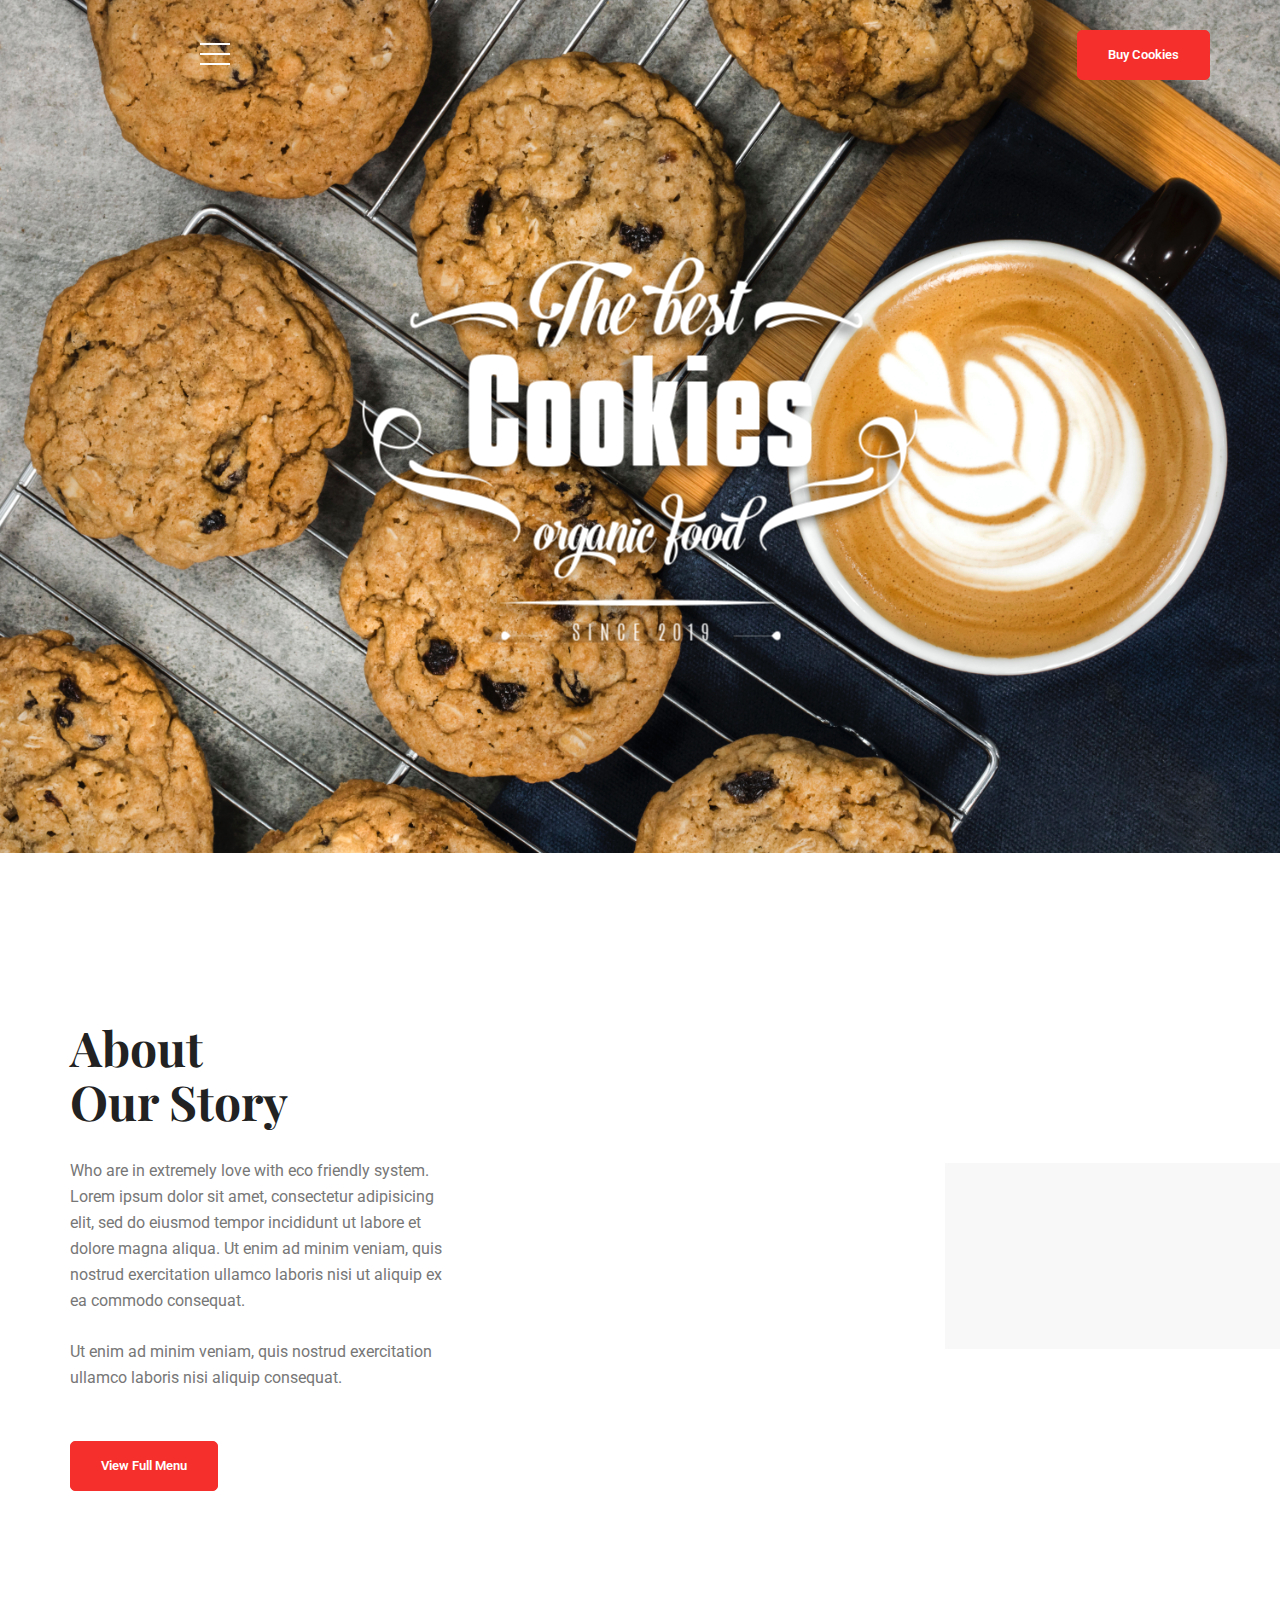
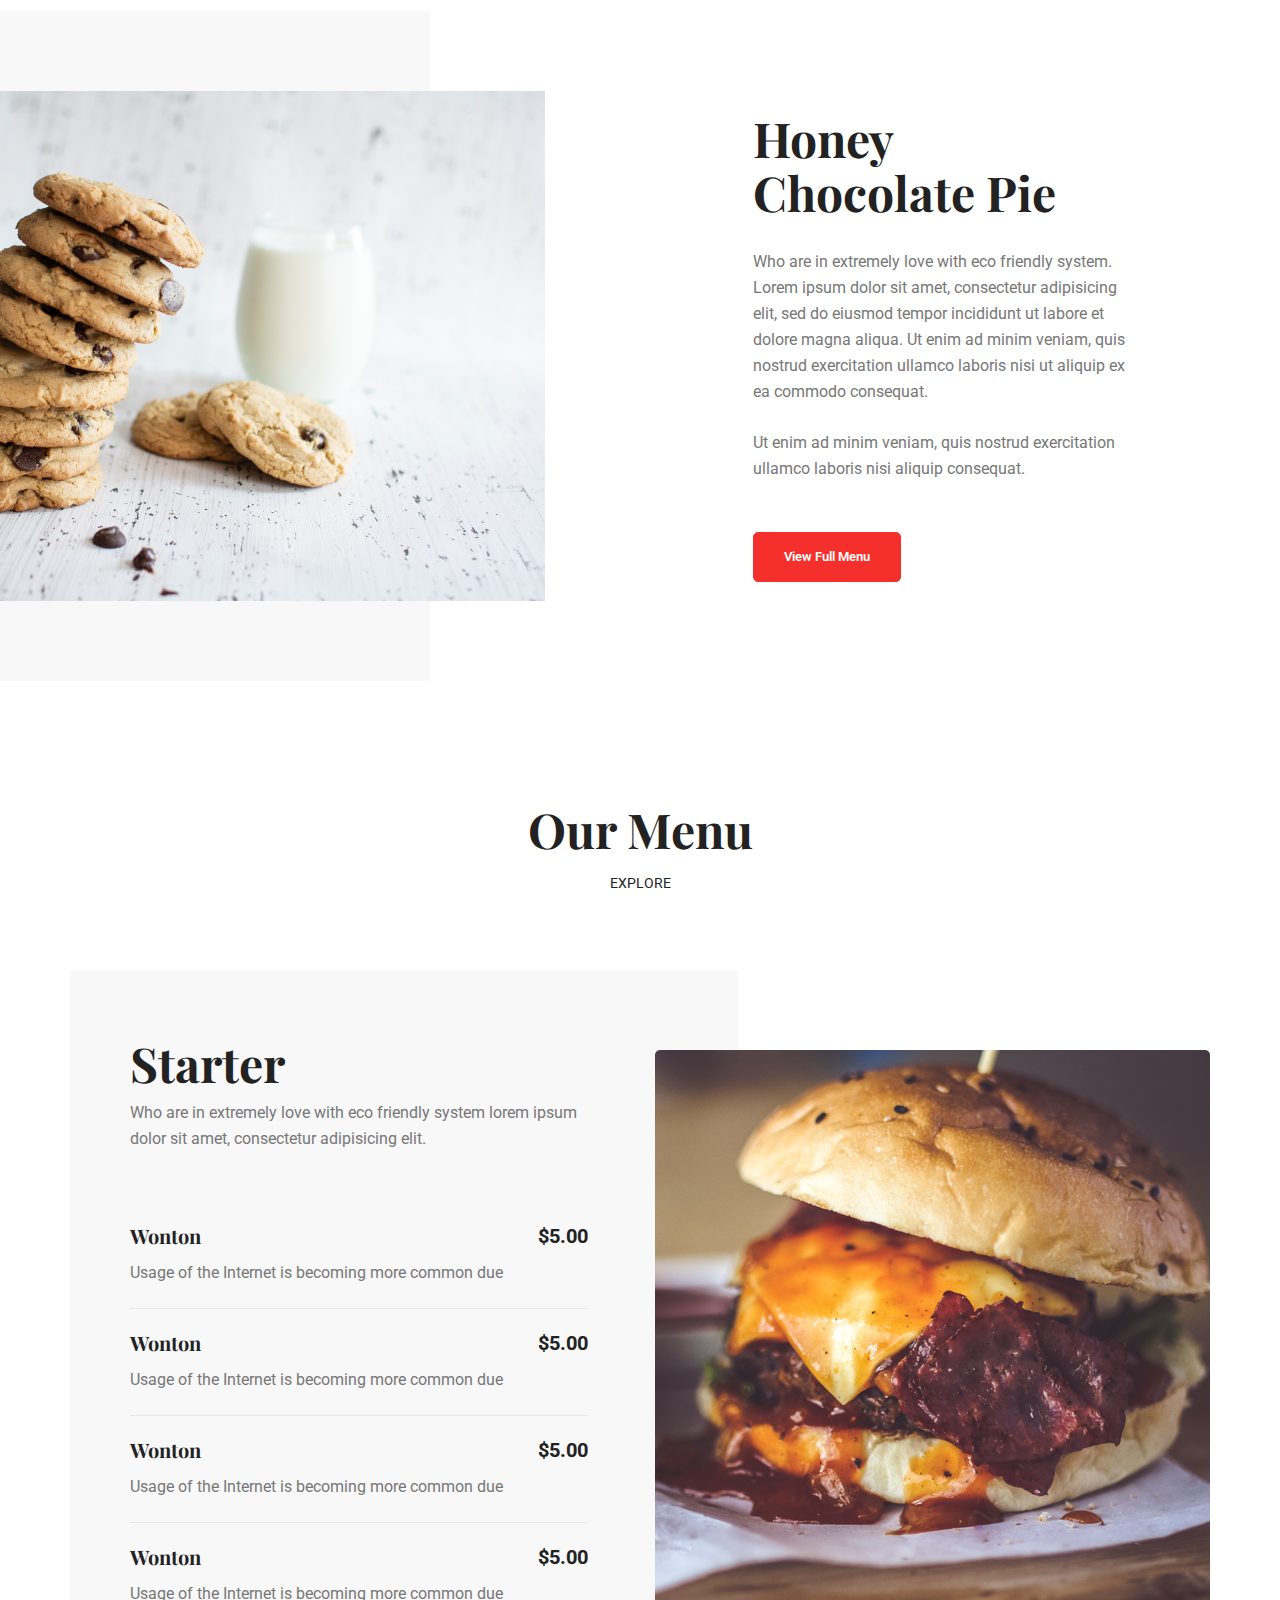
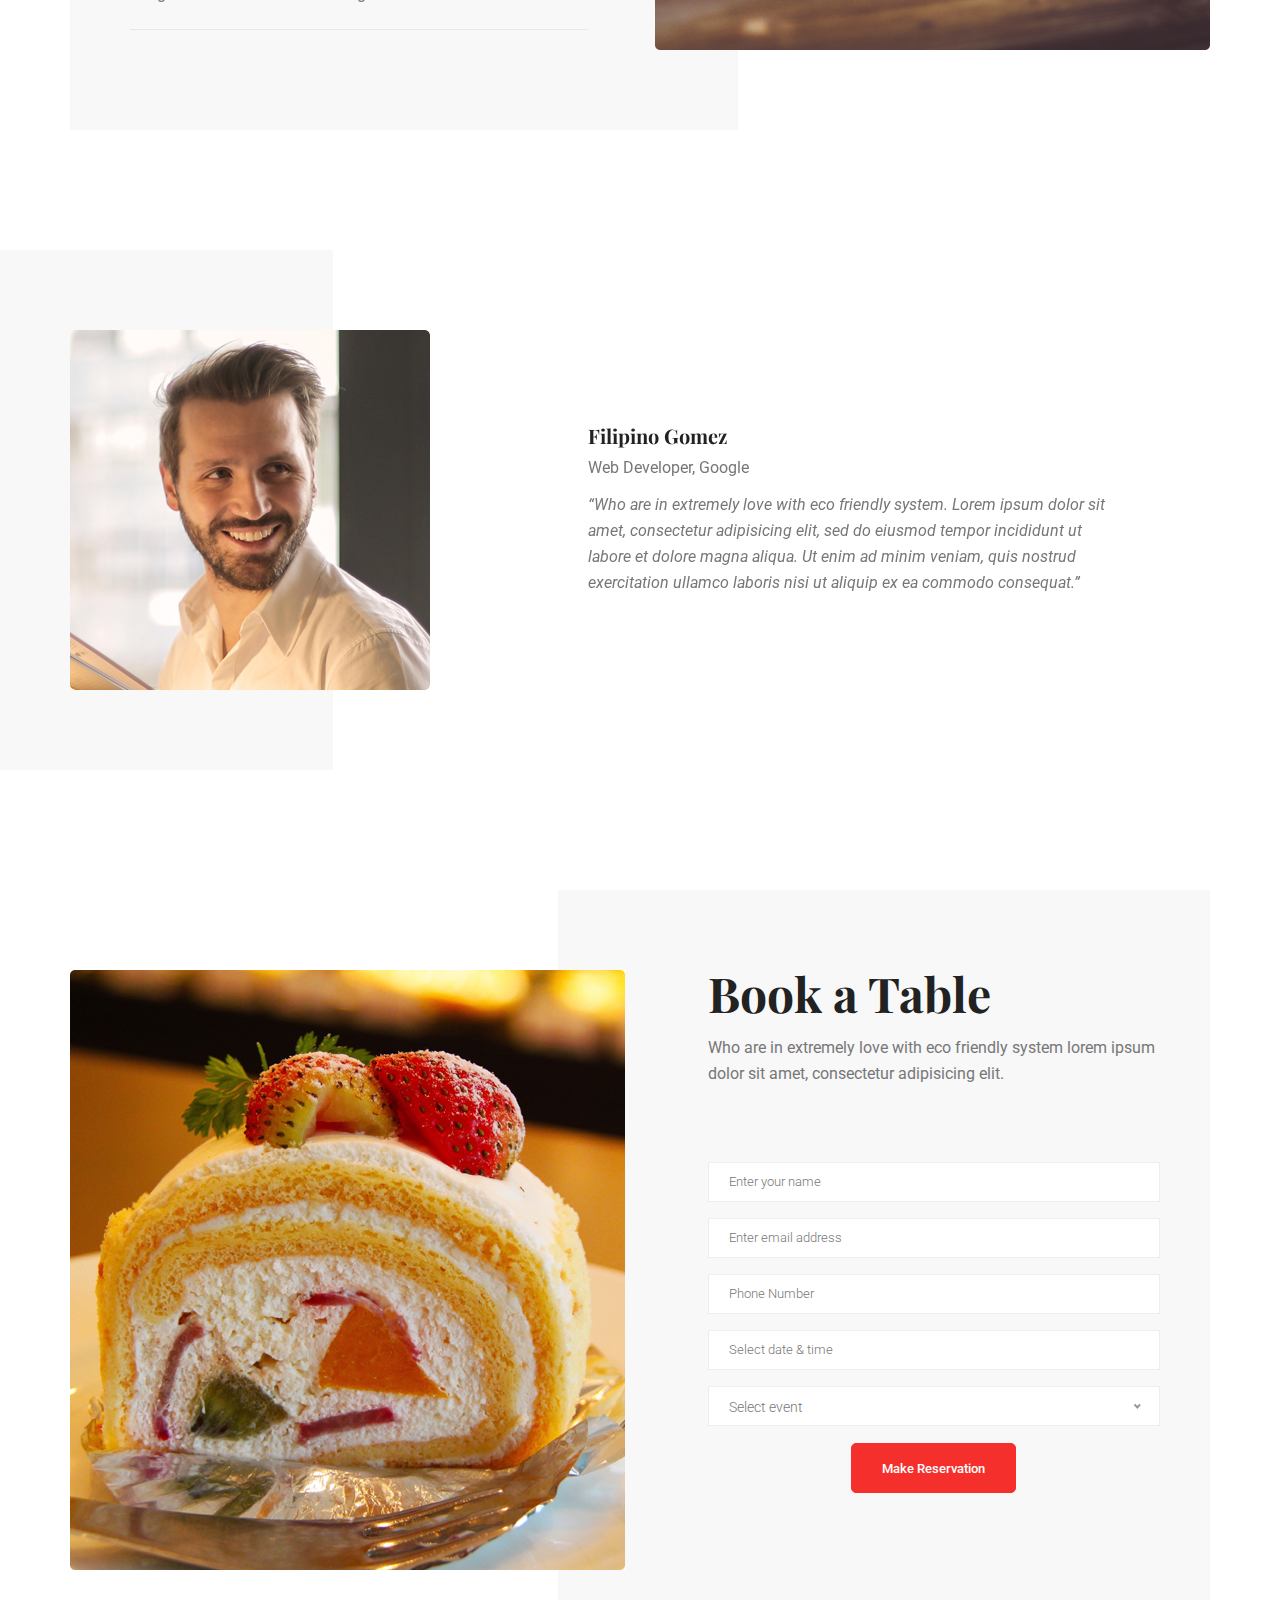
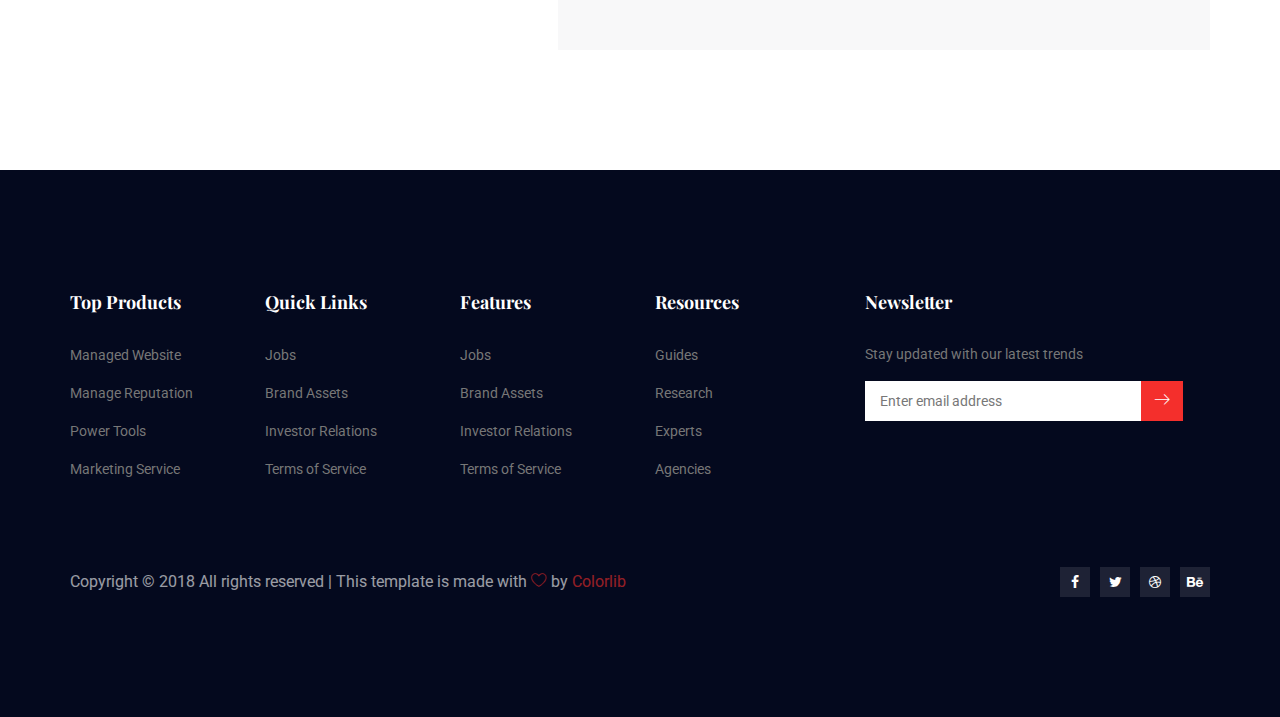
==== index.html @ 36afd7fa "First Upload & Edits" ====
<!doctype html>
<html lang="en">
    <head>
        <!-- Required meta tags -->
        <meta charset="utf-8">
        <meta name="viewport" content="width=device-width, initial-scale=1, shrink-to-fit=no">
        <link rel="icon" href="img/favicon.png" type="image/png">
        <title>Bakery Point</title>
        <!-- Bootstrap CSS -->
        <link rel="stylesheet" href="css/bootstrap.css">
        <link rel="stylesheet" href="vendors/linericon/style.css">
        <link rel="stylesheet" href="css/font-awesome.min.css">
        <link rel="stylesheet" href="vendors/owl-carousel/owl.carousel.min.css">
        <link rel="stylesheet" href="vendors/lightbox/simpleLightbox.css">
        <link rel="stylesheet" href="vendors/nice-select/css/nice-select.css">
        <link rel="stylesheet" href="vendors/animate-css/animate.css">
        <link rel="stylesheet" href="vendors/popup/magnific-popup.css">
        <link rel="stylesheet" href="vendors/swiper/css/swiper.min.css">
        <link rel="stylesheet" href="vendors/scroll/jquery.mCustomScrollbar.css">
        <!-- main css -->
        <link rel="stylesheet" href="css/style.css">
        <link rel="stylesheet" href="css/responsive.css">
    </head>
    <body>

        <!--================Offcanvus Menu Area =================-->
        <div class="side_menu">
			<a class="logo" href="#"><img src="img/cookery-logo-hor.png" style="width:80%; height:80%;" alt=""></a>
			<ul class="list menu_right">
				<li><a href="index.html">Home</a></li>
				<li><a href="about-us.html">About Us</a></li>
				<li>
					<a href="#">Pages</a>
					<ul class="list">
						<li><a href="menu.html">Menu</a></li>
						<li><a href="elements.html">Elements</a></li>
					</ul>
				</li>
				<li>
					<a href="#">Blog</a>
					<ul class="list">
						<li><a href="blog.html">Blog</a></li>
						<li><a href="single-blog.html">Blog Details</a></li>
					</ul>
				</li>
				<li><a href="contact.html">Contact</a></li>
			</ul>
			<ul class="list social">
				<li><a href="#"><i class="fa fa-facebook"></i></a></li>
				<li><a href="#"><i class="fa fa-twitter"></i></a></li>
				<li><a href="#"><i class="fa fa-dribbble"></i></a></li>
				<li><a href="#"><i class="fa fa-behance"></i></a></li>
			</ul>
		</div>
        <!--================End Offcanvus Menu Area =================-->

        <!--================Header Menu Area =================-->
        <header class="header_area home_menu">
            <div class="main_menu">
            	<nav class="navbar navbar-expand-lg navbar-light">
					<div class="container">
						<!-- Brand and toggle get grouped for better mobile display -->
						<a class="navbar-brand logo_h" href="index.html"><img src="img/cookery-logo-hor-white-text.png" style="width:50%; height:50%;" alt=""></a>
						<button class="navbar-toggler" type="button" data-toggle="collapse" data-target="#navbarSupportedContent" aria-controls="navbarSupportedContent" aria-expanded="false" aria-label="Toggle navigation">
							<span class="icon-bar"></span>
							<span class="icon-bar"></span>
							<span class="icon-bar"></span>
						</button>
						<!-- Collect the nav links, forms, and other content for toggling -->
						<div class="collapse navbar-collapse offset" id="navbarSupportedContent">
							<ul class="nav navbar-nav menu_nav ml-auto">
								<li class="nav-item active"><a class="nav-link" href="index.html">Home</a></li>
								<li class="nav-item"><a class="nav-link" href="about-us.html">About</a></li>
								<li class="nav-item"><a class="nav-link" href="menu.html">Menu</a></li>
								<li class="nav-item submenu dropdown">
									<a href="#" class="nav-link dropdown-toggle" data-toggle="dropdown" role="button" aria-haspopup="true" aria-expanded="false">Pages</a>
									<ul class="dropdown-menu">
										<li class="nav-item"><a class="nav-link" href="elements.html">Elements</a></li>
									</ul>
								</li>
								<li class="nav-item submenu dropdown">
									<a href="#" class="nav-link dropdown-toggle" data-toggle="dropdown" role="button" aria-haspopup="true" aria-expanded="false">Blog</a>
									<ul class="dropdown-menu">
										<li class="nav-item"><a class="nav-link" href="blog.html">Blog</a></li>
										<li class="nav-item"><a class="nav-link" href="single-blog.html">Blog Details</a></li>
									</ul>
								</li>
								<li class="nav-item"><a class="nav-link" href="contact.html">Contact</a></li>
							</ul>
						</div>
					</div>
            	</nav>
            </div>
        </header>
        <!--================Header Menu Area =================-->

        <!--================Canvus Menu Area =================-->
        <div class="canvus_menu">
        	<div class="container">
        		<div class="float-left">
        			<div class="toggle_icon">
        				<span></span>
        			</div>
        		</div>
        		<div class="float-right">
        			<a class="main_btn" href="https://fb.me/cookery-cooki" target="_blank">Buy Cookies</a>
        		</div>
        	</div>
        </div>
        <!--================End Canvus Menu Area =================-->

        <!--================Home Banner Area =================-->
        <section class="home_slider" >
			<div class="swiper-container" >
				<div class="swiper-wrapper" >
					<div class="swiper-slide" ><img class="slider_vh" src="img/slider/slider-4.jpg" alt="">
						<div class="slider_text">
							<img class="slider_content"src="img/slider/slider-content-1.png" alt="">
						</div>
					</div>
					<div class="swiper-slide"><img class="slider_vh" src="img/slider/slider-5.jpg" alt="">
						<div class="slider_text">
							<img src="img/slider/slider-content-1.png" alt="">
						</div>
					</div>
					<div class="swiper-slide"><img class="slider_vh" src="img/slider/slider-6.jpg" alt="">
						<div class="slider_text">
							<img src="img/slider/slider-content-1.png" alt="">
						</div>
					</div>
				</div>
			</div>

        </section>
        <!--================End Home Banner Area =================-->

        <!--================Story Area =================-->
        <section class="about_story_area p_120">
        	<div class="container">
        		<div class="row story_inner">
        			<div class="col-lg-6">
        				<div class="story_text">
        					<h2>About <br />Our Story</h2>
        					<p>Who are in extremely love with eco friendly system. Lorem ipsum dolor sit amet, consectetur adipisicing elit, sed do eiusmod tempor incididunt ut labore et dolore magna aliqua. Ut enim ad minim veniam, quis nostrud exercitation ullamco laboris nisi ut aliquip ex ea commodo consequat.</p>
        					<p>Ut enim ad minim veniam, quis nostrud exercitation ullamco laboris nisi aliquip consequat.</p>
        					<a class="main_btn" href="#">View Full Menu</a>
        				</div>
        			</div>
        			<div class="col-lg-6">
        				<div class="story_img">
        					<img class="img-fluid" src="img/story/story-4.jpg" alt="">
        				</div>
        			</div>
        		</div>
        	</div>
        </section>
        <!--================End Story Area =================-->

        <!--================Story Area =================-->
        <section class="about_story_area">
        	<div class="container">
        		<div class="row story_inner">
        			<div class="col-lg-7">
        				<div class="story_img2">
        					<img class="img-fluid" style="height:510px;" src="img/story/story-3.jpg" alt="">
        				</div>
        			</div>
        			<div class="col-lg-5">
        				<div class="story_text">
        					<h2>Honey <br />Chocolate Pie</h2>
        					<p>Who are in extremely love with eco friendly system. Lorem ipsum dolor sit amet, consectetur adipisicing elit, sed do eiusmod tempor incididunt ut labore et dolore magna aliqua. Ut enim ad minim veniam, quis nostrud exercitation ullamco laboris nisi ut aliquip ex ea commodo consequat.</p>
        					<p>Ut enim ad minim veniam, quis nostrud exercitation ullamco laboris nisi aliquip consequat.</p>
        					<a class="main_btn" href="#">View Full Menu</a>
        				</div>
        			</div>
        		</div>
        	</div>
        </section>
        <!--================End Story Area =================-->

        <!--================Menu Area =================-->
        <section class="menu_area pad_top">
        	<div class="container">
        		<div class="main_title">
        			<h2>Our Menu</h2>
        			<p>Explore</p>
        		</div>
        		<div class="menu_slider owl-carousel">
        			<div class="item">
        				<div class="row menu_inner">
							<div class="col-lg-7">
								<div class="menu_list">
									<h3>Starter</h3>
									<p>Who are in extremely love with eco friendly system  lorem ipsum dolor sit amet, consectetur adipisicing elit.</p>
									<ul class="list">
										<li>
											<h4>Wonton <span>$5.00</span></h4>
											<p>Usage of the Internet is becoming more common due</p>
										</li>
										<li>
											<h4>Wonton <span>$5.00</span></h4>
											<p>Usage of the Internet is becoming more common due</p>
										</li>
										<li>
											<h4>Wonton <span>$5.00</span></h4>
											<p>Usage of the Internet is becoming more common due</p>
										</li>
										<li>
											<h4>Wonton <span>$5.00</span></h4>
											<p>Usage of the Internet is becoming more common due</p>
										</li>
									</ul>
								</div>
							</div>
							<div class="col-lg-5">
								<div class="menu_img">
									<img src="img/menu.jpg" alt="">
								</div>
							</div>
						</div>
        			</div>
        			<div class="item">
        				<div class="row menu_inner">
							<div class="col-lg-7">
								<div class="menu_list">
									<h3>Main courses</h3>
									<p>Who are in extremely love with eco friendly system  lorem ipsum dolor sit amet, consectetur adipisicing elit.</p>
									<ul class="list">
										<li>
											<h4>Wonton <span>$5.00</span></h4>
											<p>Usage of the Internet is becoming more common due</p>
										</li>
										<li>
											<h4>Wonton <span>$5.00</span></h4>
											<p>Usage of the Internet is becoming more common due</p>
										</li>
										<li>
											<h4>Wonton <span>$5.00</span></h4>
											<p>Usage of the Internet is becoming more common due</p>
										</li>
										<li>
											<h4>Wonton <span>$5.00</span></h4>
											<p>Usage of the Internet is becoming more common due</p>
										</li>
									</ul>
								</div>
							</div>
							<div class="col-lg-5">
								<div class="menu_img">
									<img src="img/menu.jpg" alt="">
								</div>
							</div>
						</div>
        			</div>
        			<div class="item">
        				<div class="row menu_inner">
							<div class="col-lg-7">
								<div class="menu_list">
									<h3>Desserts</h3>
									<p>Who are in extremely love with eco friendly system  lorem ipsum dolor sit amet, consectetur adipisicing elit.</p>
									<ul class="list">
										<li>
											<h4>Wonton <span>$5.00</span></h4>
											<p>Usage of the Internet is becoming more common due</p>
										</li>
										<li>
											<h4>Wonton <span>$5.00</span></h4>
											<p>Usage of the Internet is becoming more common due</p>
										</li>
										<li>
											<h4>Wonton <span>$5.00</span></h4>
											<p>Usage of the Internet is becoming more common due</p>
										</li>
										<li>
											<h4>Wonton <span>$5.00</span></h4>
											<p>Usage of the Internet is becoming more common due</p>
										</li>
									</ul>
								</div>
							</div>
							<div class="col-lg-5">
								<div class="menu_img">
									<img src="img/menu.jpg" alt="">
								</div>
							</div>
						</div>
        			</div>
        		</div>
        	</div>
        </section>
        <!--================End Menu Area =================-->

        <!--================Member Area =================-->
        <section class="testimonials_area pad_top">
        	<div class="container">
        		<div class="testi_slider owl-carousel">
        			<div class="item">
        				<div class="row">
        					<div class="col-lg-4">
        						<img src="img/testimonials/testi-1.jpg" alt="">
        					</div>
        					<div class="col-lg-8">
        						<div class="testi_text">
        							<h4>Filipino Gomez</h4>
									<h5>Web Developer, Google</h5>
									<p>“Who are in extremely love with eco friendly system. Lorem ipsum dolor sit amet, consectetur adipisicing elit, sed do eiusmod tempor incididunt ut labore et dolore magna aliqua. Ut enim ad minim veniam, quis nostrud exercitation ullamco laboris nisi ut aliquip ex ea commodo consequat.”</p>
        						</div>
        					</div>
        				</div>
        			</div>
        			<div class="item">
        				<div class="row">
        					<div class="col-lg-4">
        						<img src="img/testimonials/testi-1.jpg" alt="">
        					</div>
        					<div class="col-lg-8">
        						<div class="testi_text">
        							<h4>Filipino Gomez</h4>
									<h5>Web Developer, Google</h5>
									<p>“Who are in extremely love with eco friendly system. Lorem ipsum dolor sit amet, consectetur adipisicing elit, sed do eiusmod tempor incididunt ut labore et dolore magna aliqua. Ut enim ad minim veniam, quis nostrud exercitation ullamco laboris nisi ut aliquip ex ea commodo consequat.”</p>
        						</div>
        					</div>
        				</div>
        			</div>
        			<div class="item">
        				<div class="row">
        					<div class="col-lg-4">
        						<img src="img/testimonials/testi-1.jpg" alt="">
        					</div>
        					<div class="col-lg-8">
        						<div class="testi_text">
        							<h4>Filipino Gomez</h4>
									<h5>Web Developer, Google</h5>
									<p>“Who are in extremely love with eco friendly system. Lorem ipsum dolor sit amet, consectetur adipisicing elit, sed do eiusmod tempor incididunt ut labore et dolore magna aliqua. Ut enim ad minim veniam, quis nostrud exercitation ullamco laboris nisi ut aliquip ex ea commodo consequat.”</p>
        						</div>
        					</div>
        				</div>
        			</div>
        		</div>
        	</div>
        </section>
        <!--================End Member Area =================-->

        <!--================Book Table Area =================-->
        <section class="book_table_area p_120">
        	<div class="container">
        		<div class="book_table_inner row">
        			<div class="col-lg-5">
        				<div class="table_img">
        					<img src="img/book-table.jpg" alt="">
        				</div>
        			</div>
        			<div class="col-lg-7">
        				<div class="table_form">
        					<h3>Book a Table</h3>
        					<p>Who are in extremely love with eco friendly system  lorem ipsum dolor sit amet, consectetur adipisicing elit.</p>
        					<form class="book_table_form row" action="#">
								<div class="form-group col-md-12">
									<input type="text" class="form-control" id="name" name="name" placeholder="Enter your name">
								</div>
								<div class="form-group col-md-12">
									<input type="email" class="form-control" id="email" name="email" placeholder="Enter email address">
								</div>
								<div class="form-group col-md-12">
									<input type="text" class="form-control" id="subject" name="subject" placeholder="Phone Number">
								</div>
								<div class="form-group col-md-12">
									<input type="text" class="form-control" id="subject" name="subject" placeholder="Select date & time">
								</div>
								<div class="form-group col-md-12">
									<div class="form-select">
										<select>
											<option value="1">Select event</option>
											<option value="1">Select event Dhaka</option>
											<option value="1">Select event Dilli</option>
											<option value="1">Select event Newyork</option>
											<option value="1">Select event Islamabad</option>
										</select>
									</div>
								</div>
								<div class="form-group col-md-12">
									<button type="submit" value="submit" class="btn submit_btn form-control">Make Reservation</button>
								</div>
							</form>
        				</div>
        			</div>
        		</div>
        	</div>
        </section>
        <!--================End Book Table Area =================-->

        <!--================ start footer Area  =================-->
        <footer class="footer-area p_120">
            <div class="container">
                <div class="row">
                    <div class="col-lg-2  col-md-6 col-sm-6">
                        <div class="single-footer-widget tp_widgets">
                           <h6 class="footer_title">Top Products</h6>
                            <ul class="list">
                            	<li><a href="#">Managed Website</a></li>
                            	<li><a href="#">Manage Reputation</a></li>
                            	<li><a href="#">Power Tools</a></li>
                            	<li><a href="#">Marketing Service</a></li>
                            </ul>
                        </div>
                    </div>
                    <div class="col-lg-2  col-md-6 col-sm-6">
                        <div class="single-footer-widget tp_widgets">
                           <h6 class="footer_title">Quick Links</h6>
                            <ul class="list">
                            	<li><a href="#">Jobs</a></li>
                            	<li><a href="#">Brand Assets</a></li>
                            	<li><a href="#">Investor Relations</a></li>
                            	<li><a href="#">Terms of Service</a></li>
                            </ul>
                        </div>
                    </div>
                    <div class="col-lg-2  col-md-6 col-sm-6">
                        <div class="single-footer-widget tp_widgets">
                           <h6 class="footer_title">Features</h6>
                            <ul class="list">
                            	<li><a href="#">Jobs</a></li>
                            	<li><a href="#">Brand Assets</a></li>
                            	<li><a href="#">Investor Relations</a></li>
                            	<li><a href="#">Terms of Service</a></li>
                            </ul>
                        </div>
                    </div>
                    <div class="col-lg-2  col-md-6 col-sm-6">
                        <div class="single-footer-widget tp_widgets">
                           <h6 class="footer_title">Resources</h6>
                            <ul class="list">
                            	<li><a href="#">Guides</a></li>
                            	<li><a href="#">Research</a></li>
                            	<li><a href="#">Experts</a></li>
                            	<li><a href="#">Agencies</a></li>
                            </ul>
                        </div>
                    </div>
                    <div class="col-lg-4 col-md-6 col-sm-6">
                        <aside class="f_widget news_widget">
        					<div class="f_title">
        						<h3 class="footer_title">Newsletter</h3>
        					</div>
        					<p>Stay updated with our latest trends</p>
        					<div id="mc_embed_signup">
                                <form target="_blank" action="https://spondonit.us12.list-manage.com/subscribe/post?u=1462626880ade1ac87bd9c93a&amp;id=92a4423d01" method="get" class="subscribe_form relative">
                                	<div class="input-group d-flex flex-row">
                                        <input name="EMAIL" placeholder="Enter email address" onfocus="this.placeholder = ''" onblur="this.placeholder = 'Email Address '" required="" type="email">
                                        <button class="btn sub-btn"><span class="lnr lnr-arrow-right"></span></button>
                                    </div>
                                    <div class="mt-10 info"></div>
                                </form>
                            </div>
        				</aside>
                    </div>
                </div>
                <div class="row footer-bottom d-flex justify-content-between align-items-center">
                    <p class="col-lg-8 col-md-8 footer-text m-0">Copyright © 2018 All rights reserved   |   This template is made with <i class="lnr lnr-heart"></i> by <a href="#">Colorlib</a></p>
                    <div class="col-lg-4 col-md-4 footer-social">
                        <a href="#"><i class="fa fa-facebook"></i></a>
                        <a href="#"><i class="fa fa-twitter"></i></a>
                        <a href="#"><i class="fa fa-dribbble"></i></a>
                        <a href="#"><i class="fa fa-behance"></i></a>
                    </div>
                </div>
            </div>
        </footer>
		<!--================ End footer Area  =================-->





        <!-- Optional JavaScript -->
        <!-- jQuery first, then Popper.js, then Bootstrap JS -->
        <script src="js/jquery-3.2.1.min.js"></script>
        <script src="js/popper.js"></script>
        <script src="js/bootstrap.min.js"></script>
        <script src="js/stellar.js"></script>
        <script src="vendors/lightbox/simpleLightbox.min.js"></script>
        <script src="vendors/nice-select/js/jquery.nice-select.min.js"></script>
        <script src="vendors/isotope/imagesloaded.pkgd.min.js"></script>
        <script src="vendors/isotope/isotope-min.js"></script>
        <script src="vendors/owl-carousel/owl.carousel.min.js"></script>
        <script src="js/jquery.ajaxchimp.min.js"></script>
        <script src="vendors/counter-up/jquery.waypoints.min.js"></script>
        <script src="vendors/counter-up/jquery.counterup.js"></script>
        <script src="js/mail-script.js"></script>
        <script src="vendors/popup/jquery.magnific-popup.min.js"></script>
        <script src="vendors/swiper/js/swiper.min.js"></script>
        <script src="vendors/scroll/jquery.mCustomScrollbar.js"></script>
        <script src="js/theme.js"></script>
    </body>
</html>
---- vendors/linericon/style.css ----
@font-face {
	font-family: 'Linearicons-Free';
	src:url('fonts/Linearicons-Free.eot?w118d');
	src:url('fonts/Linearicons-Free.eot?#iefixw118d') format('embedded-opentype'),
		url('fonts/Linearicons-Free.woff2?w118d') format('woff2'),
		url('fonts/Linearicons-Free.woff?w118d') format('woff'),
		url('fonts/Linearicons-Free.ttf?w118d') format('truetype'),
		url('fonts/Linearicons-Free.svg?w118d#Linearicons-Free') format('svg');
	font-weight: normal;
	font-style: normal;
}

.lnr {
	font-family: 'Linearicons-Free';
	speak: none;
	font-style: normal;
	font-weight: normal;
	font-variant: normal;
	text-transform: none;
	line-height: 1;

	/* Better Font Rendering =========== */
	-webkit-font-smoothing: antialiased;
	-moz-osx-font-smoothing: grayscale;
}

.lnr-home:before {
	content: "\e800";
}
.lnr-apartment:before {
	content: "\e801";
}
.lnr-pencil:before {
	content: "\e802";
}
.lnr-magic-wand:before {
	content: "\e803";
}
.lnr-drop:before {
	content: "\e804";
}
.lnr-lighter:before {
	content: "\e805";
}
.lnr-poop:before {
	content: "\e806";
}
.lnr-sun:before {
	content: "\e807";
}
.lnr-moon:before {
	content: "\e808";
}
.lnr-cloud:before {
	content: "\e809";
}
.lnr-cloud-upload:before {
	content: "\e80a";
}
.lnr-cloud-download:before {
	content: "\e80b";
}
.lnr-cloud-sync:before {
	content: "\e80c";
}
.lnr-cloud-check:before {
	content: "\e80d";
}
.lnr-database:before {
	content: "\e80e";
}
.lnr-lock:before {
	content: "\e80f";
}
.lnr-cog:before {
	content: "\e810";
}
.lnr-trash:before {
	content: "\e811";
}
.lnr-dice:before {
	content: "\e812";
}
.lnr-heart:before {
	content: "\e813";
}
.lnr-star:before {
	content: "\e814";
}
.lnr-star-half:before {
	content: "\e815";
}
.lnr-star-empty:before {
	content: "\e816";
}
.lnr-flag:before {
	content: "\e817";
}
.lnr-envelope:before {
	content: "\e818";
}
.lnr-paperclip:before {
	content: "\e819";
}
.lnr-inbox:before {
	content: "\e81a";
}
.lnr-eye:before {
	content: "\e81b";
}
.lnr-printer:before {
	content: "\e81c";
}
.lnr-file-empty:before {
	content: "\e81d";
}
.lnr-file-add:before {
	content: "\e81e";
}
.lnr-enter:before {
	content: "\e81f";
}
.lnr-exit:before {
	content: "\e820";
}
.lnr-graduation-hat:before {
	content: "\e821";
}
.lnr-license:before {
	content: "\e822";
}
.lnr-music-note:before {
	content: "\e823";
}
.lnr-film-play:before {
	content: "\e824";
}
.lnr-camera-video:before {
	content: "\e825";
}
.lnr-camera:before {
	content: "\e826";
}
.lnr-picture:before {
	content: "\e827";
}
.lnr-book:before {
	content: "\e828";
}
.lnr-bookmark:before {
	content: "\e829";
}
.lnr-user:before {
	content: "\e82a";
}
.lnr-users:before {
	content: "\e82b";
}
.lnr-shirt:before {
	content: "\e82c";
}
.lnr-store:before {
	content: "\e82d";
}
.lnr-cart:before {
	content: "\e82e";
}
.lnr-tag:before {
	content: "\e82f";
}
.lnr-phone-handset:before {
	content: "\e830";
}
.lnr-phone:before {
	content: "\e831";
}
.lnr-pushpin:before {
	content: "\e832";
}
.lnr-map-marker:before {
	content: "\e833";
}
.lnr-map:before {
	content: "\e834";
}
.lnr-location:before {
	content: "\e835";
}
.lnr-calendar-full:before {
	content: "\e836";
}
.lnr-keyboard:before {
	content: "\e837";
}
.lnr-spell-check:before {
	content: "\e838";
}
.lnr-screen:before {
	content: "\e839";
}
.lnr-smartphone:before {
	content: "\e83a";
}
.lnr-tablet:before {
	content: "\e83b";
}
.lnr-laptop:before {
	content: "\e83c";
}
.lnr-laptop-phone:before {
	content: "\e83d";
}
.lnr-power-switch:before {
	content: "\e83e";
}
.lnr-bubble:before {
	content: "\e83f";
}
.lnr-heart-pulse:before {
	content: "\e840";
}
.lnr-construction:before {
	content: "\e841";
}
.lnr-pie-chart:before {
	content: "\e842";
}
.lnr-chart-bars:before {
	content: "\e843";
}
.lnr-gift:before {
	content: "\e844";
}
.lnr-diamond:before {
	content: "\e845";
}
.lnr-linearicons:before {
	content: "\e846";
}
.lnr-dinner:before {
	content: "\e847";
}
.lnr-coffee-cup:before {
	content: "\e848";
}
.lnr-leaf:before {
	content: "\e849";
}
.lnr-paw:before {
	content: "\e84a";
}
.lnr-rocket:before {
	content: "\e84b";
}
.lnr-briefcase:before {
	content: "\e84c";
}
.lnr-bus:before {
	content: "\e84d";
}
.lnr-car:before {
	content: "\e84e";
}
.lnr-train:before {
	content: "\e84f";
}
.lnr-bicycle:before {
	content: "\e850";
}
.lnr-wheelchair:before {
	content: "\e851";
}
.lnr-select:before {
	content: "\e852";
}
.lnr-earth:before {
	content: "\e853";
}
.lnr-smile:before {
	content: "\e854";
}
.lnr-sad:before {
	content: "\e855";
}
.lnr-neutral:before {
	content: "\e856";
}
.lnr-mustache:before {
	content: "\e857";
}
.lnr-alarm:before {
	content: "\e858";
}
.lnr-bullhorn:before {
	content: "\e859";
}
.lnr-volume-high:before {
	content: "\e85a";
}
.lnr-volume-medium:before {
	content: "\e85b";
}
.lnr-volume-low:before {
	content: "\e85c";
}
.lnr-volume:before {
	content: "\e85d";
}
.lnr-mic:before {
	content: "\e85e";
}
.lnr-hourglass:before {
	content: "\e85f";
}
.lnr-undo:before {
	content: "\e860";
}
.lnr-redo:before {
	content: "\e861";
}
.lnr-sync:before {
	content: "\e862";
}
.lnr-history:before {
	content: "\e863";
}
.lnr-clock:before {
	content: "\e864";
}
.lnr-download:before {
	content: "\e865";
}
.lnr-upload:before {
	content: "\e866";
}
.lnr-enter-down:before {
	content: "\e867";
}
.lnr-exit-up:before {
	content: "\e868";
}
.lnr-bug:before {
	content: "\e869";
}
.lnr-code:before {
	content: "\e86a";
}
.lnr-link:before {
	content: "\e86b";
}
.lnr-unlink:before {
	content: "\e86c";
}
.lnr-thumbs-up:before {
	content: "\e86d";
}
.lnr-thumbs-down:before {
	content: "\e86e";
}
.lnr-magnifier:before {
	content: "\e86f";
}
.lnr-cross:before {
	content: "\e870";
}
.lnr-menu:before {
	content: "\e871";
}
.lnr-list:before {
	content: "\e872";
}
.lnr-chevron-up:before {
	content: "\e873";
}
.lnr-chevron-down:before {
	content: "\e874";
}
.lnr-chevron-left:before {
	content: "\e875";
}
.lnr-chevron-right:before {
	content: "\e876";
}
.lnr-arrow-up:before {
	content: "\e877";
}
.lnr-arrow-down:before {
	content: "\e878";
}
.lnr-arrow-left:before {
	content: "\e879";
}
.lnr-arrow-right:before {
	content: "\e87a";
}
.lnr-move:before {
	content: "\e87b";
}
.lnr-warning:before {
	content: "\e87c";
}
.lnr-question-circle:before {
	content: "\e87d";
}
.lnr-menu-circle:before {
	content: "\e87e";
}
.lnr-checkmark-circle:before {
	content: "\e87f";
}
.lnr-cross-circle:before {
	content: "\e880";
}
.lnr-plus-circle:before {
	content: "\e881";
}
.lnr-circle-minus:before {
	content: "\e882";
}
.lnr-arrow-up-circle:before {
	content: "\e883";
}
.lnr-arrow-down-circle:before {
	content: "\e884";
}
.lnr-arrow-left-circle:before {
	content: "\e885";
}
.lnr-arrow-right-circle:before {
	content: "\e886";
}
.lnr-chevron-up-circle:before {
	content: "\e887";
}
.lnr-chevron-down-circle:before {
	content: "\e888";
}
.lnr-chevron-left-circle:before {
	content: "\e889";
}
.lnr-chevron-right-circle:before {
	content: "\e88a";
}
.lnr-crop:before {
	content: "\e88b";
}
.lnr-frame-expand:before {
	content: "\e88c";
}
.lnr-frame-contract:before {
	content: "\e88d";
}
.lnr-layers:before {
	content: "\e88e";
}
.lnr-funnel:before {
	content: "\e88f";
}
.lnr-text-format:before {
	content: "\e890";
}
.lnr-text-format-remove:before {
	content: "\e891";
}
.lnr-text-size:before {
	content: "\e892";
}
.lnr-bold:before {
	content: "\e893";
}
.lnr-italic:before {
	content: "\e894";
}
.lnr-underline:before {
	content: "\e895";
}
.lnr-strikethrough:before {
	content: "\e896";
}
.lnr-highlight:before {
	content: "\e897";
}
.lnr-text-align-left:before {
	content: "\e898";
}
.lnr-text-align-center:before {
	content: "\e899";
}
.lnr-text-align-right:before {
	content: "\e89a";
}
.lnr-text-align-justify:before {
	content: "\e89b";
}
.lnr-line-spacing:before {
	content: "\e89c";
}
.lnr-indent-increase:before {
	content: "\e89d";
}
.lnr-indent-decrease:before {
	content: "\e89e";
}
.lnr-pilcrow:before {
	content: "\e89f";
}
.lnr-direction-ltr:before {
	content: "\e8a0";
}
.lnr-direction-rtl:before {
	content: "\e8a1";
}
.lnr-page-break:before {
	content: "\e8a2";
}
.lnr-sort-alpha-asc:before {
	content: "\e8a3";
}
.lnr-sort-amount-asc:before {
	content: "\e8a4";
}
.lnr-hand:before {
	content: "\e8a5";
}
.lnr-pointer-up:before {
	content: "\e8a6";
}
.lnr-pointer-right:before {
	content: "\e8a7";
}
.lnr-pointer-down:before {
	content: "\e8a8";
}
.lnr-pointer-left:before {
	content: "\e8a9";
}
---- vendors/lightbox/simpleLightbox.css ----
.slbOverlay, .slbWrapOuter, .slbWrap {
  position: fixed;
  top: 0;
  right: 0;
  bottom: 0;
  left: 0;
}

.slbOverlay {
  overflow: hidden;
  z-index: 2000;
  background-color: #000;
  opacity: 0.7;
  filter: alpha(opacity=70);
  -webkit-animation: slbOverlay 0.5s;
  -moz-animation: slbOverlay 0.5s;
  animation: slbOverlay 0.5s;
}

.slbWrapOuter {
  overflow-x: hidden;
  overflow-y: auto;
  z-index: 2010;
}

.slbWrap {
  position: absolute;
  text-align: center;
}

.slbWrap:before {
  content: "";
  display: inline-block;
  height: 100%;
  vertical-align: middle;
}

.slbContentOuter {
  display: inline-block;
  vertical-align: middle;
  margin: 0px auto;
  padding: 0 1em;
  box-sizing: border-box;
  z-index: 2020;
  text-align: left;
  max-width: 100%;
}

.slbContentEl .slbContentOuter {
  padding: 5em 1em;
}

.slbContent {
  position: relative;
}

.slbContentEl .slbContent {
  -webkit-animation: slbEnter 0.3s;
  -moz-animation: slbEnter 0.3s;
  animation: slbEnter 0.3s;
  background-color: #fff;
  box-shadow: 0 0.2em 1em rgba(0, 0, 0, 0.4);
}

.slbImageWrap {
  -webkit-animation: slbEnter 0.3s;
  -moz-animation: slbEnter 0.3s;
  animation: slbEnter 0.3s;
  position: relative;
}

.slbImageWrap:after {
  content: "";
  position: absolute;
  left: 0;
  right: 0;
  top: 5em;
  bottom: 5em;
  display: block;
  z-index: -1;
  box-shadow: 0 0.2em 1em rgba(0, 0, 0, 0.6);
  background-color: #FFF;
}

.slbImage {
  width: auto;
  max-width: 100%;
  height: auto;
  display: block;
  line-height: 0;
  box-sizing: border-box;
  padding: 5em 0;
  margin: 0 auto;
}

.slbCaption {
  display: inline-block;
  max-width: 100%;
  overflow: hidden;
  text-overflow: ellipsis;
  white-space: nowrap;
  word-wrap: normal;
  font-size: 1.4em;
  position: absolute;
  left: 0;
  right: 0;
  bottom: 0;
  padding: 0.71429em 0;
  color: #fff;
  color: rgba(255, 255, 255, 0.7);
  text-align: center;
}

.slbCloseBtn, .slbArrow {
  margin: 0;
  padding: 0;
  border: 0;
  cursor: pointer;
  background: none;
}

.slbCloseBtn::-moz-focus-inner, .slbArrow::-moz-focus-inner {
  padding: 0;
  border: 0;
}

.slbCloseBtn:hover, .slbArrow:hover {
  opacity: 0.5;
}

.slbCloseBtn:active, .slbArrow:active {
  opacity: 0.8;
}

.slbCloseBtn {
  -webkit-animation: slbEnter 0.3s;
  -moz-animation: slbEnter 0.3s;
  animation: slbEnter 0.3s;
  font-size: 3em;
  width: 1.66667em;
  height: 1.66667em;
  line-height: 1.66667em;
  position: absolute;
  right: -0.33333em;
  top: 0;
  color: #fff;
  color: rgba(255, 255, 255, 0.7);
  text-align: center;
    outline: none;
    box-shadow: none;
}

.slbLoading .slbCloseBtn {
  display: none;
}

.slbLoadingText {
  font-size: 1.4em;
  color: #fff;
  color: rgba(255, 255, 255, 0.9);
}

.slbArrows {
  position: fixed;
  top: 50%;
  left: 0;
  right: 0;
}

.slbLoading .slbArrows {
  display: none;
}

.slbArrow {
  position: absolute;
  top: 50%;
  margin-top: -5em;
  width: 5em;
  height: 10em;
  opacity: 0.7;
  text-indent: -999em;
  overflow: hidden;
    outline: none;
    box-shadow: none;
}

.slbArrow:before {
  content: "";
  position: absolute;
  top: 50%;
  left: 50%;
  margin: -0.8em 0 0 -0.8em;
  border: 0.8em solid transparent;
}

.slbArrow.next {
  right: 0;
}

.slbArrow.next:before {
  border-left-color: #fff;
}

.slbArrow.prev {
  left: 0;
}

.slbArrow.prev:before {
  border-right-color: #fff;
}

.slbIframeCont {
  width: 80em;
  height: 0;
  overflow: hidden;
  padding-top: 56.25%;
  margin: 5em 0;
}

.slbIframe {
  position: absolute;
  top: 0;
  left: 0;
  width: 100%;
  height: 100%;
  box-shadow: 0 0.2em 1em rgba(0, 0, 0, 0.6);
  background: #000;
}

@-webkit-keyframes slbOverlay {
  from {
    opacity: 0;
  }
  to {
    opacity: 0.7;
  }
}

@-moz-keyframes slbOverlay {
  from {
    opacity: 0;
  }
  to {
    opacity: 0.7;
  }
}

@keyframes slbOverlay {
  from {
    opacity: 0;
  }
  to {
    opacity: 0.7;
  }
}

@-webkit-keyframes slbEnter {
  from {
    opacity: 0;
    -webkit-transform: translate3d(0, -1em, 0);
  }
  to {
    opacity: 1;
    -webkit-transform: translate3d(0, 0, 0);
  }
}

@-moz-keyframes slbEnter {
  from {
    opacity: 0;
    -moz-transform: translate3d(0, -1em, 0);
  }
  to {
    opacity: 1;
    -moz-transform: translate3d(0, 0, 0);
  }
}

@keyframes slbEnter {
  from {
    opacity: 0;
    -webkit-transform: translate3d(0, -1em, 0);
    -moz-transform: translate3d(0, -1em, 0);
    -ms-transform: translate3d(0, -1em, 0);
    -o-transform: translate3d(0, -1em, 0);
    transform: translate3d(0, -1em, 0);
  }
  to {
    opacity: 1;
    -webkit-transform: translate3d(0, 0, 0);
    -moz-transform: translate3d(0, 0, 0);
    -ms-transform: translate3d(0, 0, 0);
    -o-transform: translate3d(0, 0, 0);
    transform: translate3d(0, 0, 0);
  }
}
---- vendors/nice-select/css/nice-select.css ----
.nice-select {
  -webkit-tap-highlight-color: transparent;
  background-color: #fff;
  border-radius: 5px;
  border: solid 1px #e8e8e8;
  box-sizing: border-box;
  clear: both;
  cursor: pointer;
  display: block;
  float: left;
  font-family: inherit;
  font-size: 14px;
  font-weight: normal;
  height: 42px;
  line-height: 40px;
  outline: none;
  padding-left: 18px;
  padding-right: 30px;
  position: relative;
  text-align: left !important;
  -webkit-transition: all 0.2s ease-in-out;
  transition: all 0.2s ease-in-out;
  -webkit-user-select: none;
     -moz-user-select: none;
      -ms-user-select: none;
          user-select: none;
  white-space: nowrap;
  width: auto; }
  .nice-select:hover {
    border-color: #dbdbdb; }
  .nice-select:active, .nice-select.open, .nice-select:focus {
    border-color: #999; }
  .nice-select:after {
    border-bottom: 2px solid #999;
    border-right: 2px solid #999;
    content: '';
    display: block;
    height: 5px;
    margin-top: -4px;
    pointer-events: none;
    position: absolute;
    right: 12px;
    top: 50%;
    -webkit-transform-origin: 66% 66%;
        -ms-transform-origin: 66% 66%;
            transform-origin: 66% 66%;
    -webkit-transform: rotate(45deg);
        -ms-transform: rotate(45deg);
            transform: rotate(45deg);
    -webkit-transition: all 0.15s ease-in-out;
    transition: all 0.15s ease-in-out;
    width: 5px; }
  .nice-select.open:after {
    -webkit-transform: rotate(-135deg);
        -ms-transform: rotate(-135deg);
            transform: rotate(-135deg); }
  .nice-select.open .list {
    opacity: 1;
    pointer-events: auto;
    -webkit-transform: scale(1) translateY(0);
        -ms-transform: scale(1) translateY(0);
            transform: scale(1) translateY(0); }
  .nice-select.disabled {
    border-color: #ededed;
    color: #999;
    pointer-events: none; }
    .nice-select.disabled:after {
      border-color: #cccccc; }
  .nice-select.wide {
    width: 100%; }
    .nice-select.wide .list {
      left: 0 !important;
      right: 0 !important; }
  .nice-select.right {
    float: right; }
    .nice-select.right .list {
      left: auto;
      right: 0; }
  .nice-select.small {
    font-size: 12px;
    height: 36px;
    line-height: 34px; }
    .nice-select.small:after {
      height: 4px;
      width: 4px; }
    .nice-select.small .option {
      line-height: 34px;
      min-height: 34px; }
  .nice-select .list {
    background-color: #fff;
    border-radius: 5px;
    box-shadow: 0 0 0 1px rgba(68, 68, 68, 0.11);
    box-sizing: border-box;
    margin-top: 4px;
    opacity: 0;
    overflow: hidden;
    padding: 0;
    pointer-events: none;
    position: absolute;
    top: 100%;
    left: 0;
    -webkit-transform-origin: 50% 0;
        -ms-transform-origin: 50% 0;
            transform-origin: 50% 0;
    -webkit-transform: scale(0.75) translateY(-21px);
        -ms-transform: scale(0.75) translateY(-21px);
            transform: scale(0.75) translateY(-21px);
    -webkit-transition: all 0.2s cubic-bezier(0.5, 0, 0, 1.25), opacity 0.15s ease-out;
    transition: all 0.2s cubic-bezier(0.5, 0, 0, 1.25), opacity 0.15s ease-out;
    z-index: 9; }
    .nice-select .list:hover .option:not(:hover) {
      background-color: transparent !important; }
  .nice-select .option {
    cursor: pointer;
    font-weight: 400;
    line-height: 40px;
    list-style: none;
    min-height: 40px;
    outline: none;
    padding-left: 18px;
    padding-right: 29px;
    text-align: left;
    -webkit-transition: all 0.2s;
    transition: all 0.2s; }
    .nice-select .option:hover, .nice-select .option.focus, .nice-select .option.selected.focus {
      background-color: #f6f6f6; }
    .nice-select .option.selected {
      font-weight: bold; }
    .nice-select .option.disabled {
      background-color: transparent;
      color: #999;
      cursor: default; }

.no-csspointerevents .nice-select .list {
  display: none; }

.no-csspointerevents .nice-select.open .list {
  display: block; }
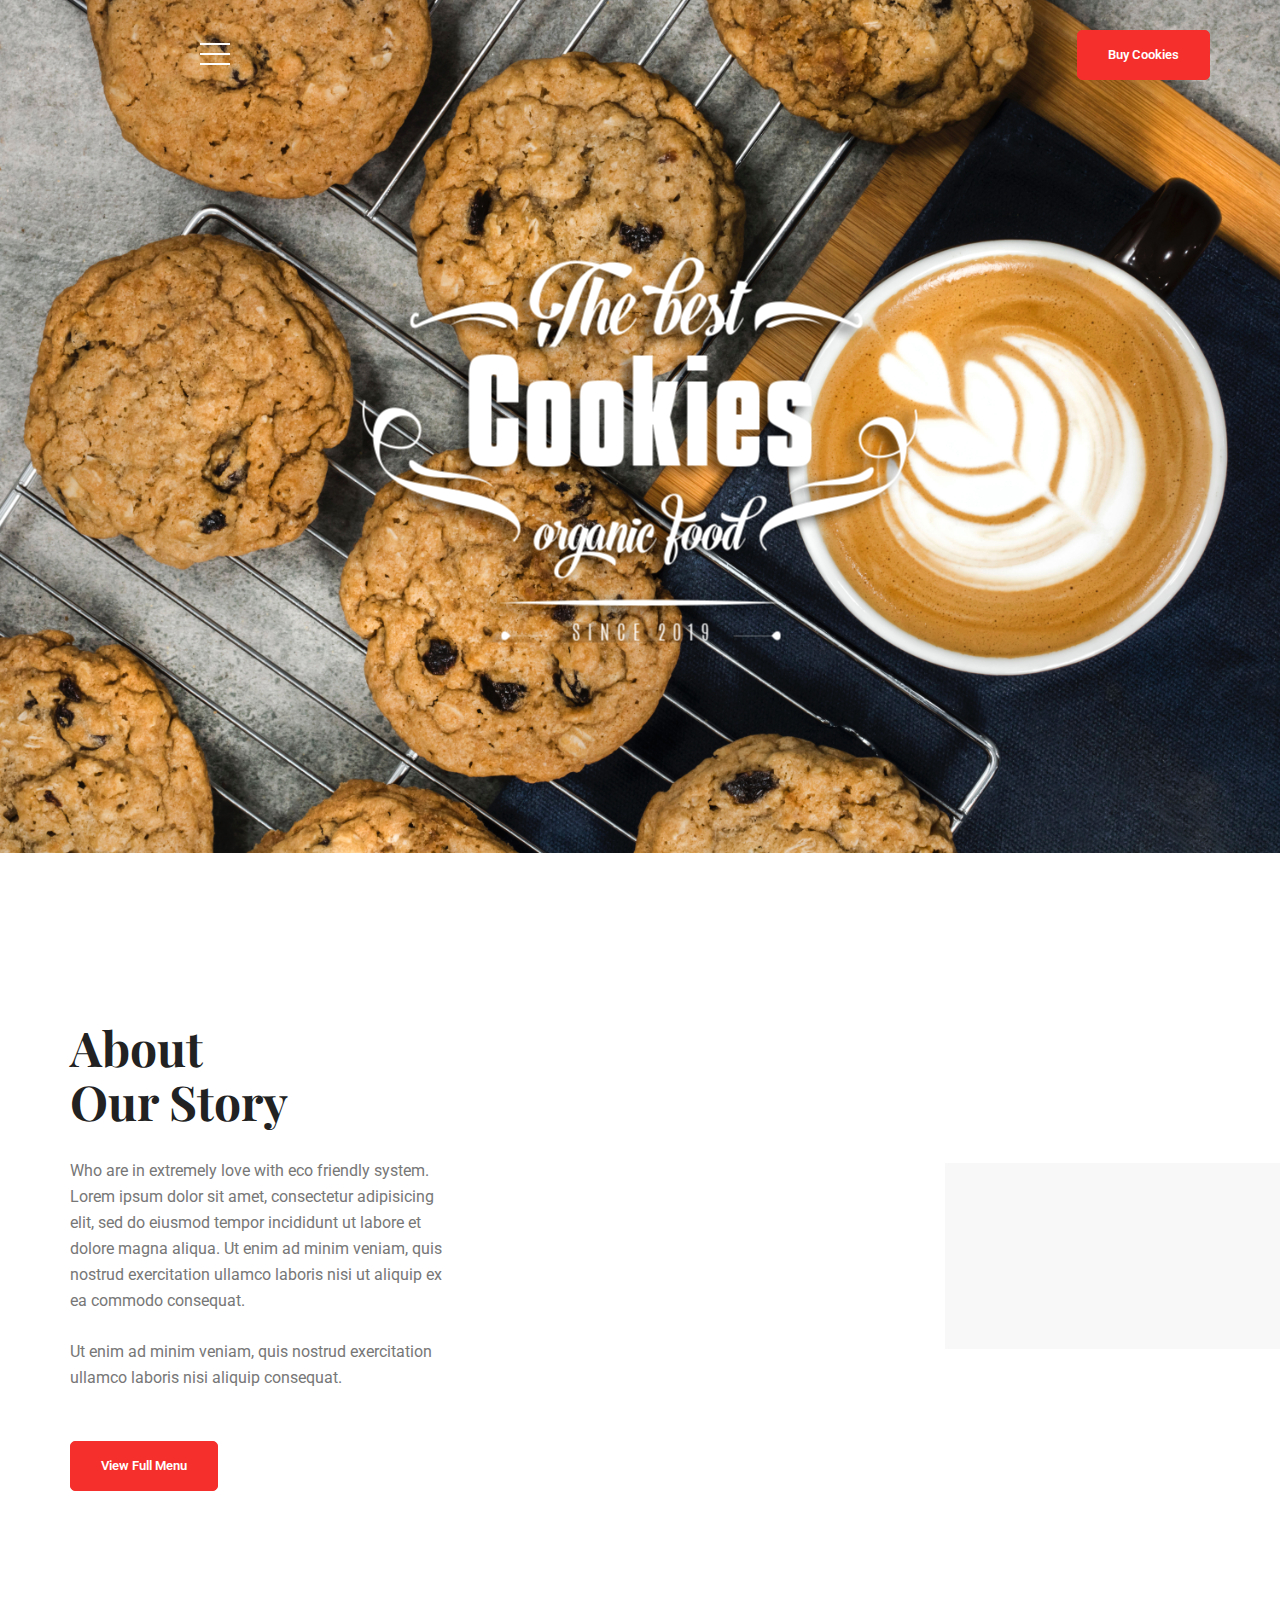
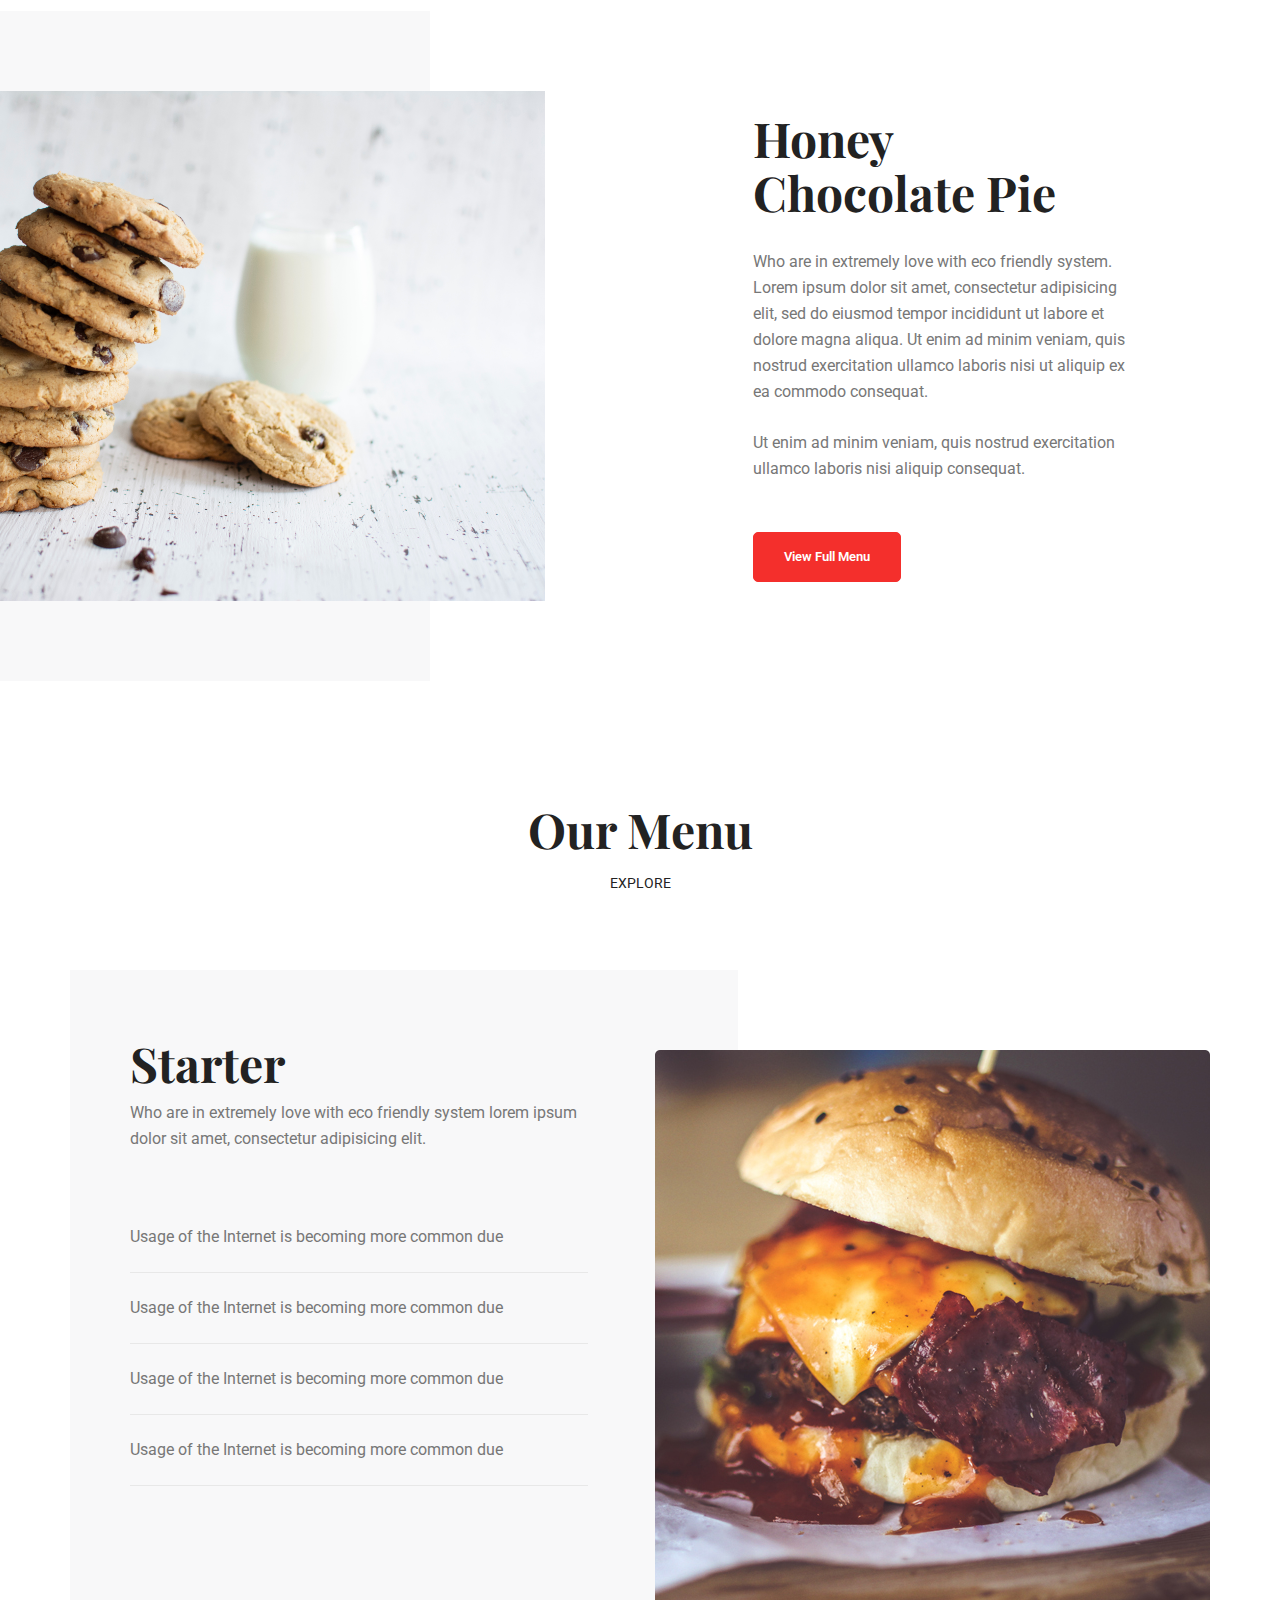
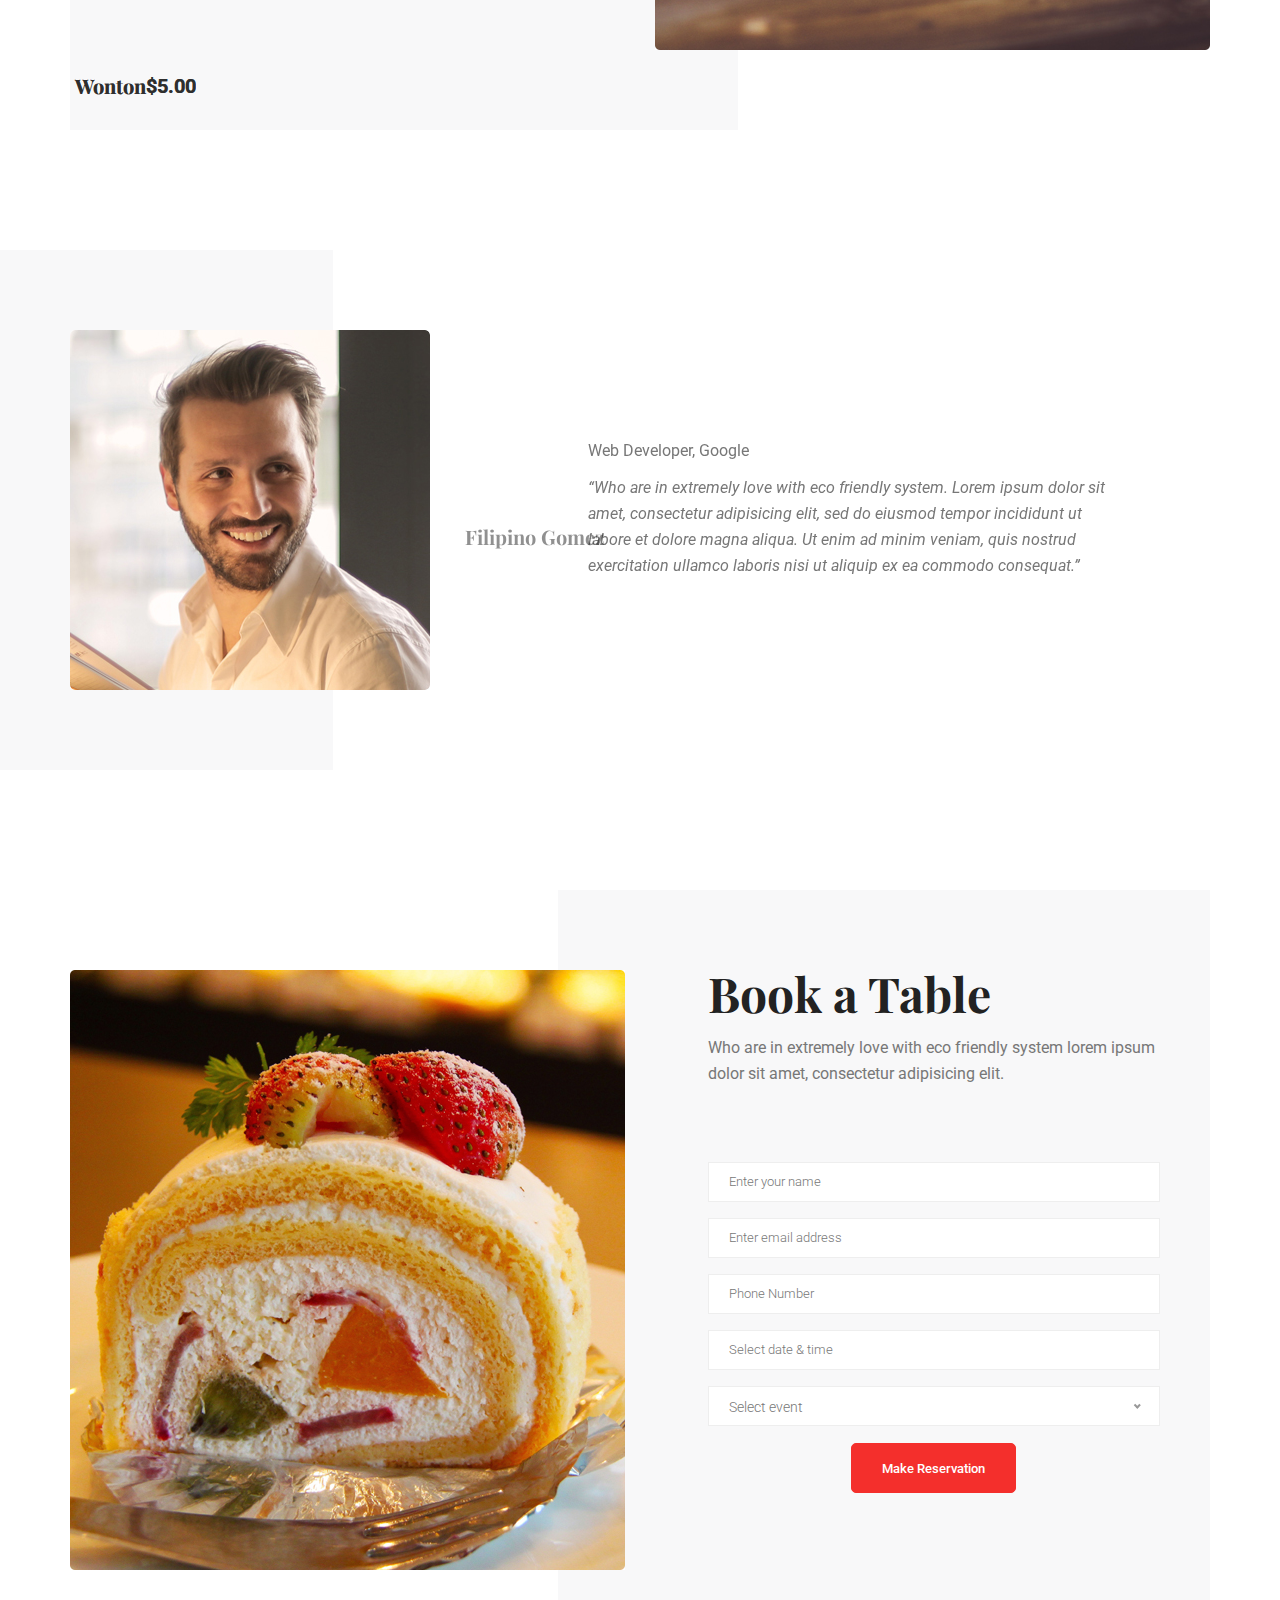
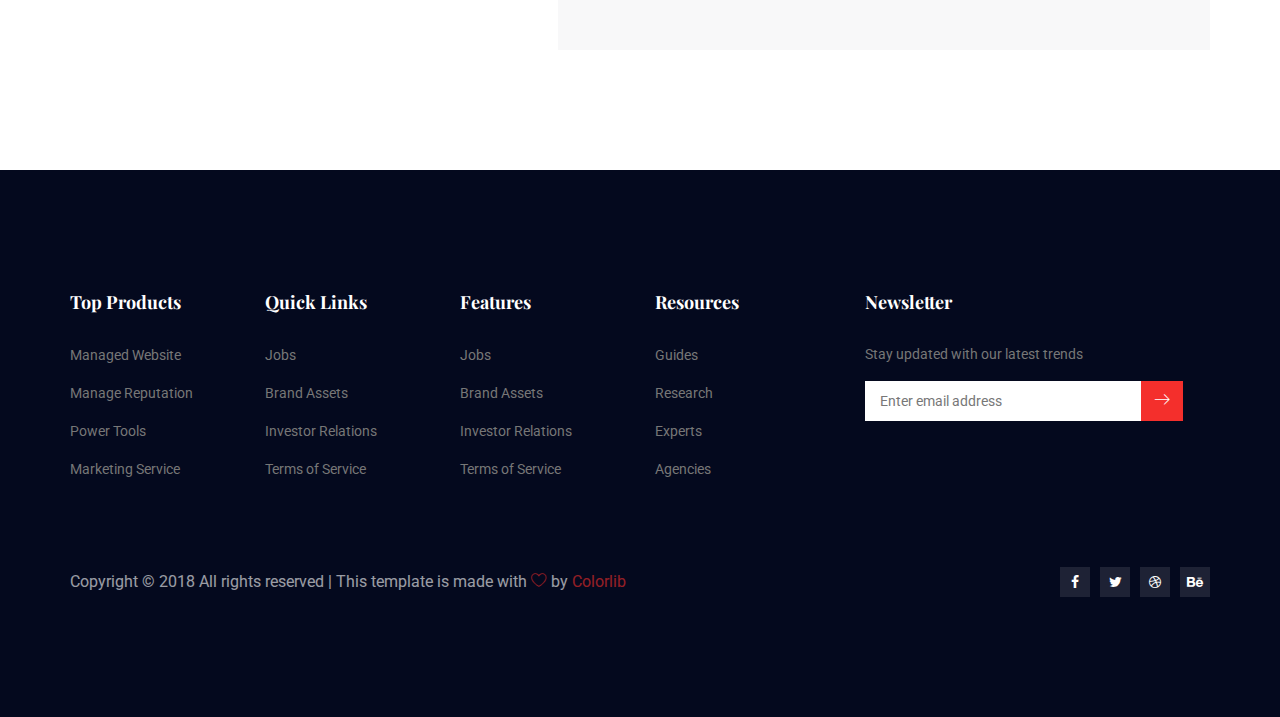
==== commit 968a5fbb: "Added Preloader" ====
--- a/index.html
+++ b/index.html
@@ -6,8 +6,9 @@
         <meta name="viewport" content="width=device-width, initial-scale=1, shrink-to-fit=no">
         <link rel="icon" href="img/favicon.png" type="image/png">
         <title>Bakery Point</title>
-        <!-- Bootstrap CSS -->
-        <link rel="stylesheet" href="css/bootstrap.css">
+		<!-- Bootstrap CSS -->
+		<link rel="stylesheet" href="css/preloader.css">
+		<link rel="stylesheet" href="css/bootstrap.css">
         <link rel="stylesheet" href="vendors/linericon/style.css">
         <link rel="stylesheet" href="css/font-awesome.min.css">
         <link rel="stylesheet" href="vendors/owl-carousel/owl.carousel.min.css">
@@ -22,6 +23,20 @@
         <link rel="stylesheet" href="css/responsive.css">
     </head>
     <body>
+		<!--================Preloader =================-->
+		<div id="main_div">
+			<div id="loader">
+					<div id="shadow"></div>
+					<div id="box"></div>
+				</div>
+			
+				<div class="preloader_text">
+					COOKIES IN PROGRESS 🍪
+				</div>
+		</div>
+		<!--================ End of Preloader =================-->
+
+		<main>
 
         <!--================Offcanvus Menu Area =================-->
         <div class="side_menu">
@@ -108,8 +123,13 @@
         	</div>
         </div>
         <!--================End Canvus Menu Area =================-->
-
-        <!--================Home Banner Area =================-->
+		<!-- <div id="mount">
+				<div class="col">
+					asdf
+				</div>
+		</div> -->
+		<!--================Home Banner Area =================-->
+			
         <section class="home_slider" >
 			<div class="swiper-container" >
 				<div class="swiper-wrapper" >
@@ -130,9 +150,11 @@
 					</div>
 				</div>
 			</div>
+		
 
         </section>
-        <!--================End Home Banner Area =================-->
+		<!--================End Home Banner Area =================-->
+		
 
         <!--================Story Area =================-->
         <section class="about_story_area p_120">
@@ -469,7 +491,7 @@
 		<!--================ End footer Area  =================-->
 
 
-
+	</main>
 
 
         <!-- Optional JavaScript -->
@@ -490,6 +512,20 @@
         <script src="vendors/popup/jquery.magnific-popup.min.js"></script>
         <script src="vendors/swiper/js/swiper.min.js"></script>
         <script src="vendors/scroll/jquery.mCustomScrollbar.js"></script>
-        <script src="js/theme.js"></script>
+		<script src="js/theme.js"></script>
+		
+		
+		<script>
+		$(document).ready(function(){
+			$('main').hide();
+			$(window).on({
+				load: function(){
+				$('#main_div').hide();
+				$('main').show();
+				}
+
+			})
+		})
+		</script>
     </body>
 </html>
--- a/css/preloader.css
+++ b/css/preloader.css
@@ -0,0 +1,90 @@
+#loader {
+    /* Uncomment this to make it run! */
+    /*
+       animation: loader 5s linear infinite; 
+    */
+    
+    position: absolute;
+    top: calc(50% - 20px);
+    left: calc(50% - 20px);
+  }
+  @keyframes loader {
+    0% { left: -100px }
+    100% { left: 110%; }
+  }
+  #box {
+    width: 50px;
+    height: 50px;
+    background: #fff;
+    animation: animate .5s linear infinite;
+    position: absolute;
+    top: 0;
+    left: 0;
+    border-radius: 3px;
+  }
+  @keyframes animate {
+    17% { border-bottom-right-radius: 3px; }
+    25% { transform: translateY(9px) rotate(22.5deg); }
+    50% {
+      transform: translateY(18px) scale(1,.9) rotate(45deg) ;
+      border-bottom-right-radius: 40px;
+    }
+    75% { transform: translateY(9px) rotate(67.5deg); }
+    100% { transform: translateY(0) rotate(90deg); }
+  } 
+  #shadow { 
+    width: 50px;
+    height: 5px;
+    background: #000;
+    opacity: 0.1;
+    position: absolute;
+    top: 59px;
+    left: 0;
+    border-radius: 50%;
+    animation: shadow .5s linear infinite;
+  }
+  @keyframes shadow {
+    50% {
+      transform: scale(1.2,1);
+    }
+  }
+  
+  
+  /* body {
+    background: #c67d53; 
+    overflow: hidden;
+  } */
+  h4 {
+    position: absolute;
+    bottom: 20px;
+    left: 20px;
+    margin: 0;
+    font-weight: 200;
+    opacity: .5;
+    color: #fff;
+  }
+#main_div {
+    background-color: #c67d53;
+    top: 0;
+    right:0;
+    width: 100%;
+    height: 100%;
+    position: absolute;
+}
+.preloader_text {
+    margin: auto;
+    top: 0;
+    right: 0;
+    bottom: 0;
+    left: 0;
+    width: 300px;
+    height: 300px;
+    font-family: sans-serif;
+    border-radius: 3px;
+    position: absolute;
+    text-align: center;
+    vertical-align: middle;
+    line-height: 500px;
+    color: #fff;
+  }
+  --- a/css/style.css
+++ b/css/style.css
@@ -44,6 +44,16 @@
 @import url("https://fonts.googleapis.com/css?family=Playfair+Display:400,700,900|Roboto:300,400,500,700,900");
 /*---------------------------------------------------- */
 /*----------------------------------------------------*/
+#mount {
+  background: url(../img/slider/slider-6.jpg) no-repeat center center fixed;
+  display: table;
+  height: 100vh;
+  position: relative;
+  width: 100%;
+  background-size: cover;
+}
+
+
 .list {
   list-style: none;
   margin: 0px;
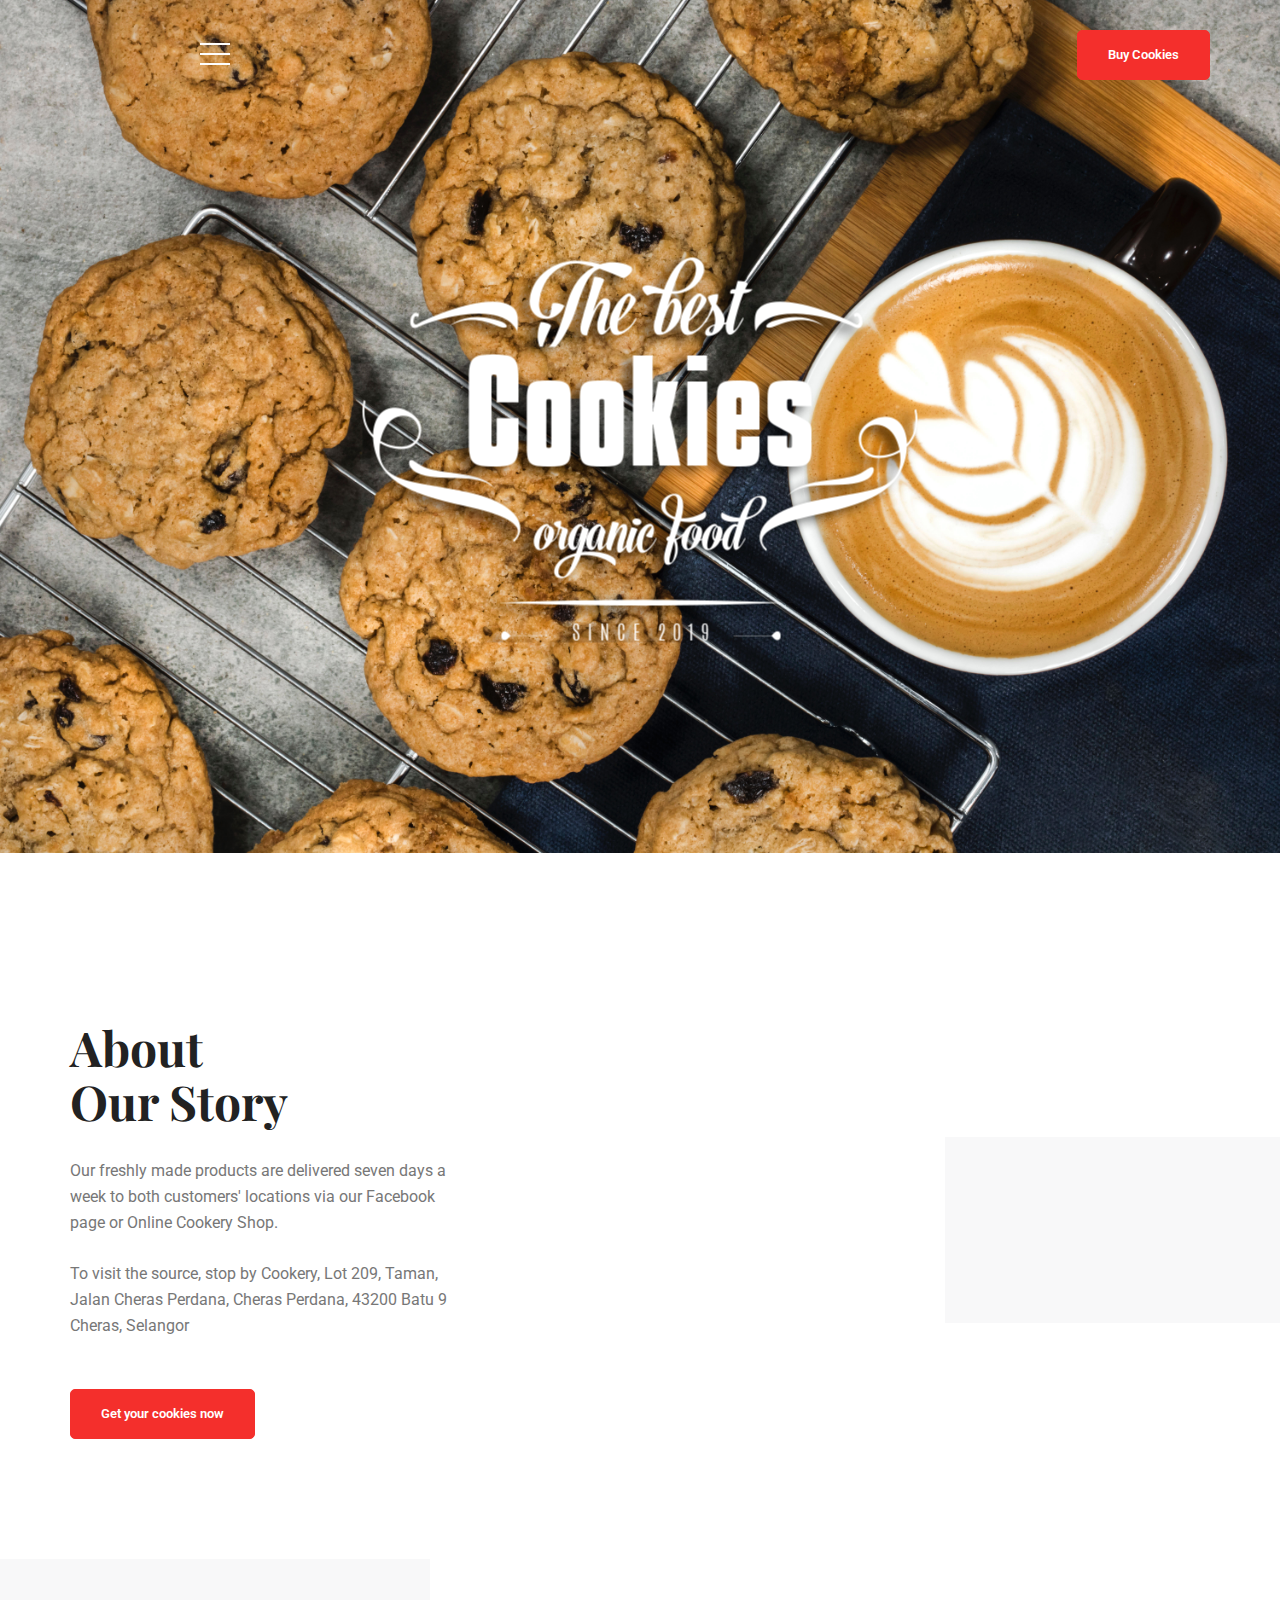
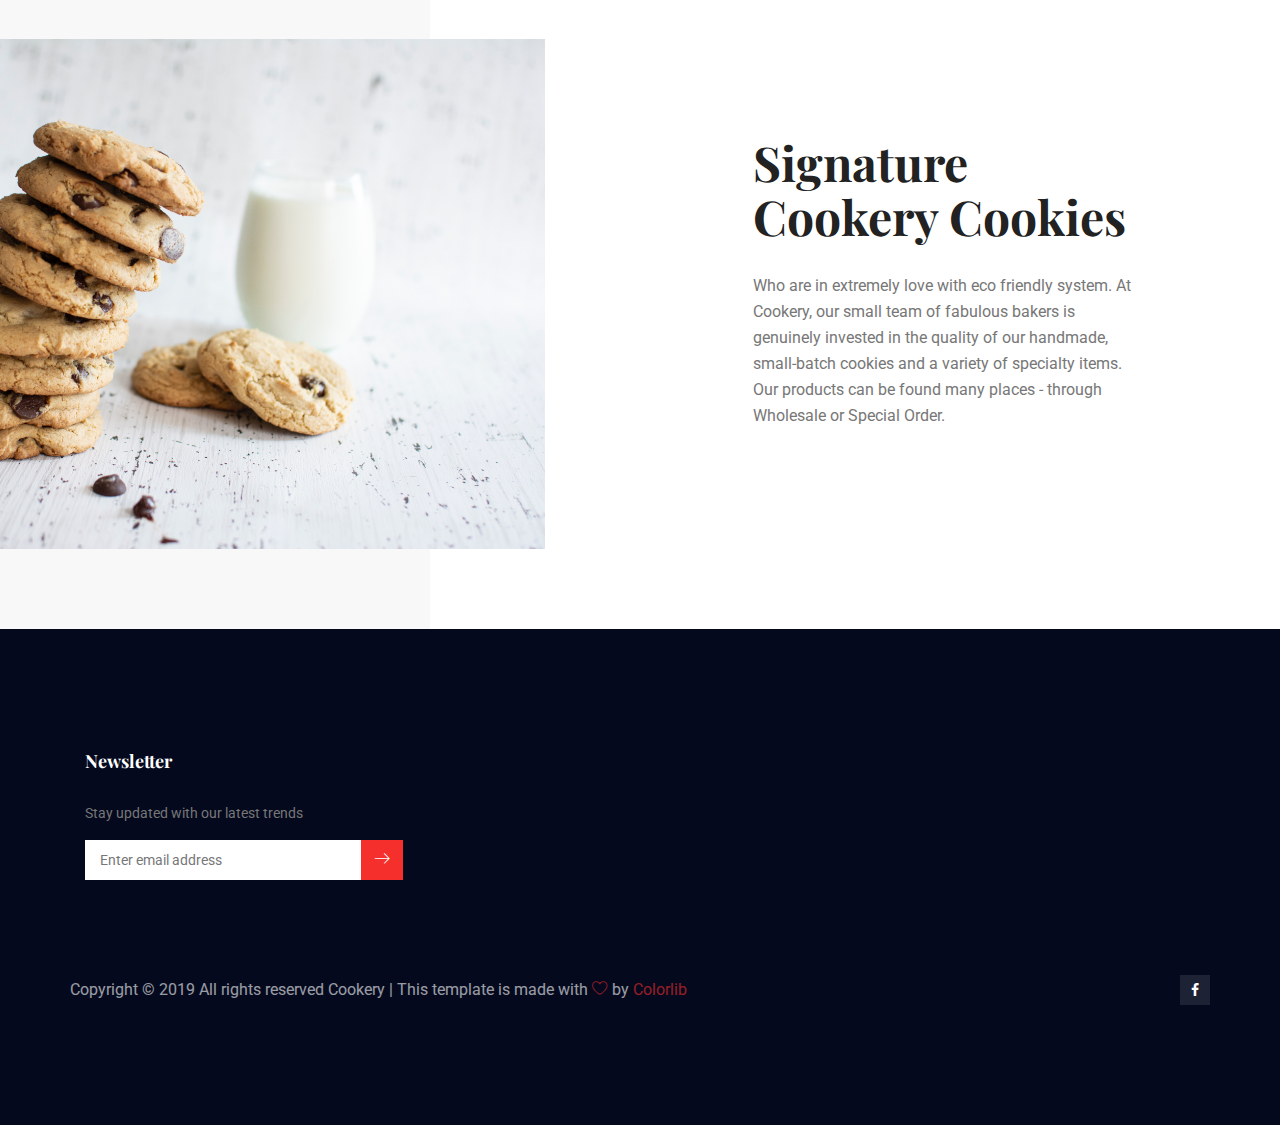
==== commit 932cbcaf: "Edited Survey in index.html and added contact.html" ====
--- a/index.html
+++ b/index.html
@@ -43,28 +43,12 @@
 			<a class="logo" href="#"><img src="img/cookery-logo-hor.png" style="width:80%; height:80%;" alt=""></a>
 			<ul class="list menu_right">
 				<li><a href="index.html">Home</a></li>
-				<li><a href="about-us.html">About Us</a></li>
-				<li>
-					<a href="#">Pages</a>
-					<ul class="list">
-						<li><a href="menu.html">Menu</a></li>
-						<li><a href="elements.html">Elements</a></li>
-					</ul>
-				</li>
-				<li>
-					<a href="#">Blog</a>
-					<ul class="list">
-						<li><a href="blog.html">Blog</a></li>
-						<li><a href="single-blog.html">Blog Details</a></li>
-					</ul>
-				</li>
+				<li><a href="#about-us">About Us</a></li>
+				<li><a href="https://docs.google.com/forms/d/1nEhXz7ooOb8D4_VoRoxdTdpJIcxlOmfvolgxx8CWV2k/edit" target="_blank">Survey</a></li>
 				<li><a href="contact.html">Contact</a></li>
 			</ul>
 			<ul class="list social">
-				<li><a href="#"><i class="fa fa-facebook"></i></a></li>
-				<li><a href="#"><i class="fa fa-twitter"></i></a></li>
-				<li><a href="#"><i class="fa fa-dribbble"></i></a></li>
-				<li><a href="#"><i class="fa fa-behance"></i></a></li>
+				<li><a href="https://fb.me/cookery-cooki" target="_blank"><i class="fa fa-facebook"></i></a></li>
 			</ul>
 		</div>
         <!--================End Offcanvus Menu Area =================-->
@@ -157,15 +141,15 @@
 		
 
         <!--================Story Area =================-->
-        <section class="about_story_area p_120">
+        <section class="about_story_area p_120" id="about-us">
         	<div class="container">
         		<div class="row story_inner">
         			<div class="col-lg-6">
         				<div class="story_text">
         					<h2>About <br />Our Story</h2>
-        					<p>Who are in extremely love with eco friendly system. Lorem ipsum dolor sit amet, consectetur adipisicing elit, sed do eiusmod tempor incididunt ut labore et dolore magna aliqua. Ut enim ad minim veniam, quis nostrud exercitation ullamco laboris nisi ut aliquip ex ea commodo consequat.</p>
-        					<p>Ut enim ad minim veniam, quis nostrud exercitation ullamco laboris nisi aliquip consequat.</p>
-        					<a class="main_btn" href="#">View Full Menu</a>
+        					<p>Our freshly made products are delivered seven days a week to both customers' locations via our Facebook page or Online Cookery Shop.</p>
+							<p>To visit the source, stop by Cookery, Lot 209, Taman, Jalan Cheras Perdana, Cheras Perdana, 43200 Batu 9 Cheras, Selangor</p>
+        					<a class="main_btn" href="https://fb.me/cookery-cooki" target="_blank">Get your cookies now</a>
         				</div>
         			</div>
         			<div class="col-lg-6">
@@ -189,10 +173,9 @@
         			</div>
         			<div class="col-lg-5">
         				<div class="story_text">
-        					<h2>Honey <br />Chocolate Pie</h2>
-        					<p>Who are in extremely love with eco friendly system. Lorem ipsum dolor sit amet, consectetur adipisicing elit, sed do eiusmod tempor incididunt ut labore et dolore magna aliqua. Ut enim ad minim veniam, quis nostrud exercitation ullamco laboris nisi ut aliquip ex ea commodo consequat.</p>
-        					<p>Ut enim ad minim veniam, quis nostrud exercitation ullamco laboris nisi aliquip consequat.</p>
-        					<a class="main_btn" href="#">View Full Menu</a>
+        					<h2>Signature <br />Cookery Cookies</h2>
+        					<p>Who are in extremely love with eco friendly system. At Cookery, our small team of fabulous bakers is genuinely invested in the quality of our handmade, small-batch cookies and a variety of specialty items. Our products can be found many places - through Wholesale or Special Order.</p>
+        					<!-- <a class="main_btn" href="#">View Full Menu</a> -->
         				</div>
         			</div>
         		</div>
@@ -201,7 +184,7 @@
         <!--================End Story Area =================-->
 
         <!--================Menu Area =================-->
-        <section class="menu_area pad_top">
+        <!-- <section class="menu_area pad_top">
         	<div class="container">
         		<div class="main_title">
         			<h2>Our Menu</h2>
@@ -309,11 +292,11 @@
         			</div>
         		</div>
         	</div>
-        </section>
+        </section> -->
         <!--================End Menu Area =================-->
 
         <!--================Member Area =================-->
-        <section class="testimonials_area pad_top">
+        <!-- <section class="testimonials_area pad_top">
         	<div class="container">
         		<div class="testi_slider owl-carousel">
         			<div class="item">
@@ -360,11 +343,11 @@
         			</div>
         		</div>
         	</div>
-        </section>
+        </section> -->
         <!--================End Member Area =================-->
 
         <!--================Book Table Area =================-->
-        <section class="book_table_area p_120">
+        <!-- <section class="book_table_area p_120">
         	<div class="container">
         		<div class="book_table_inner row">
         			<div class="col-lg-5">
@@ -408,14 +391,14 @@
         			</div>
         		</div>
         	</div>
-        </section>
+        </section> -->
         <!--================End Book Table Area =================-->
 
         <!--================ start footer Area  =================-->
         <footer class="footer-area p_120">
             <div class="container">
                 <div class="row">
-                    <div class="col-lg-2  col-md-6 col-sm-6">
+                    <!-- <div class="col-lg-2  col-md-6 col-sm-6">
                         <div class="single-footer-widget tp_widgets">
                            <h6 class="footer_title">Top Products</h6>
                             <ul class="list">
@@ -436,8 +419,8 @@
                             	<li><a href="#">Terms of Service</a></li>
                             </ul>
                         </div>
-                    </div>
-                    <div class="col-lg-2  col-md-6 col-sm-6">
+                    </div> -->
+                    <!-- <div class="col-lg-2  col-md-6 col-sm-6">
                         <div class="single-footer-widget tp_widgets">
                            <h6 class="footer_title">Features</h6>
                             <ul class="list">
@@ -458,7 +441,7 @@
                             	<li><a href="#">Agencies</a></li>
                             </ul>
                         </div>
-                    </div>
+                    </div> -->
                     <div class="col-lg-4 col-md-6 col-sm-6">
                         <aside class="f_widget news_widget">
         					<div class="f_title">
@@ -478,12 +461,12 @@
                     </div>
                 </div>
                 <div class="row footer-bottom d-flex justify-content-between align-items-center">
-                    <p class="col-lg-8 col-md-8 footer-text m-0">Copyright © 2018 All rights reserved   |   This template is made with <i class="lnr lnr-heart"></i> by <a href="#">Colorlib</a></p>
+                    <p class="col-lg-8 col-md-8 footer-text m-0">Copyright © 2019 All rights reserved Cookery  |    This template is made with <i class="lnr lnr-heart"></i> by <a href="#">Colorlib</a></p>
                     <div class="col-lg-4 col-md-4 footer-social">
-                        <a href="#"><i class="fa fa-facebook"></i></a>
-                        <a href="#"><i class="fa fa-twitter"></i></a>
+                        <a href="https://fb.me/cookery-cooki"><i class="fa fa-facebook"></i></a>
+                        <!-- <a href="#"><i class="fa fa-twitter"></i></a>
                         <a href="#"><i class="fa fa-dribbble"></i></a>
-                        <a href="#"><i class="fa fa-behance"></i></a>
+                        <a href="#"><i class="fa fa-behance"></i></a> -->
                     </div>
                 </div>
             </div>
